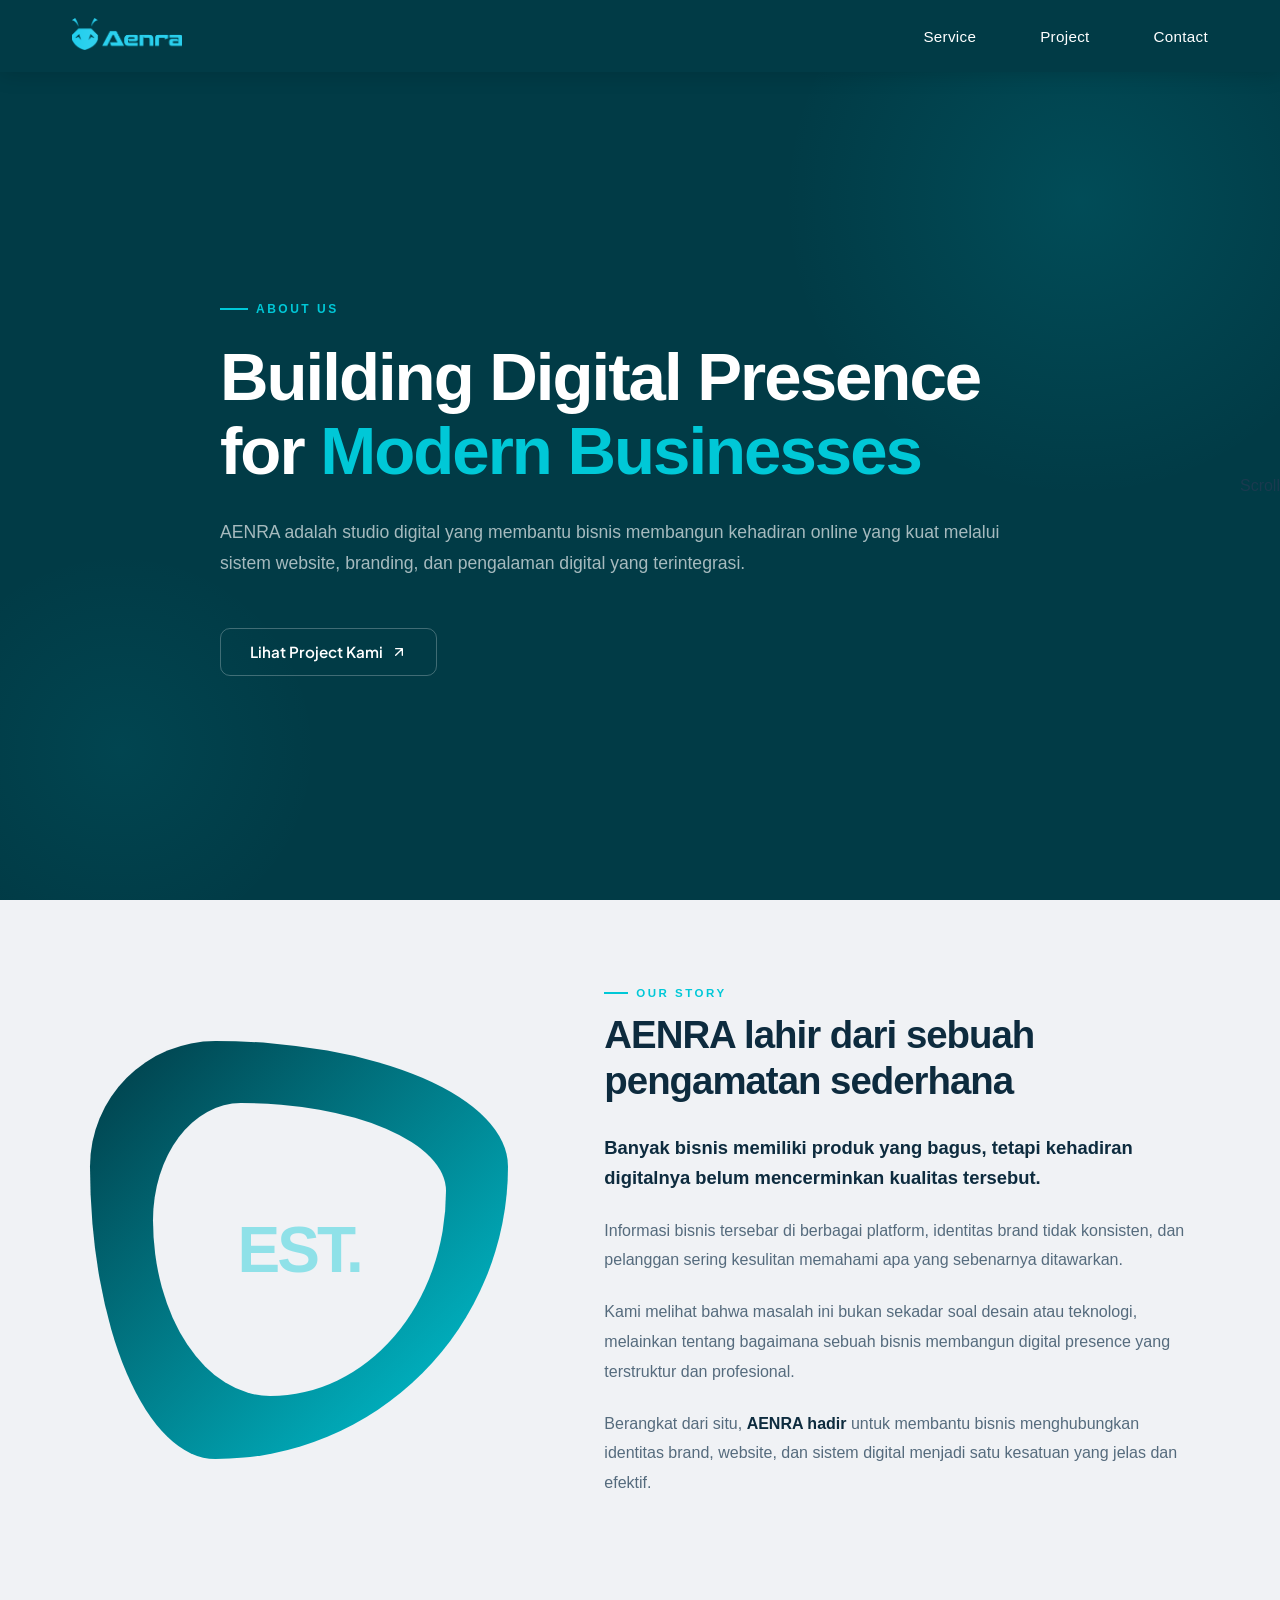
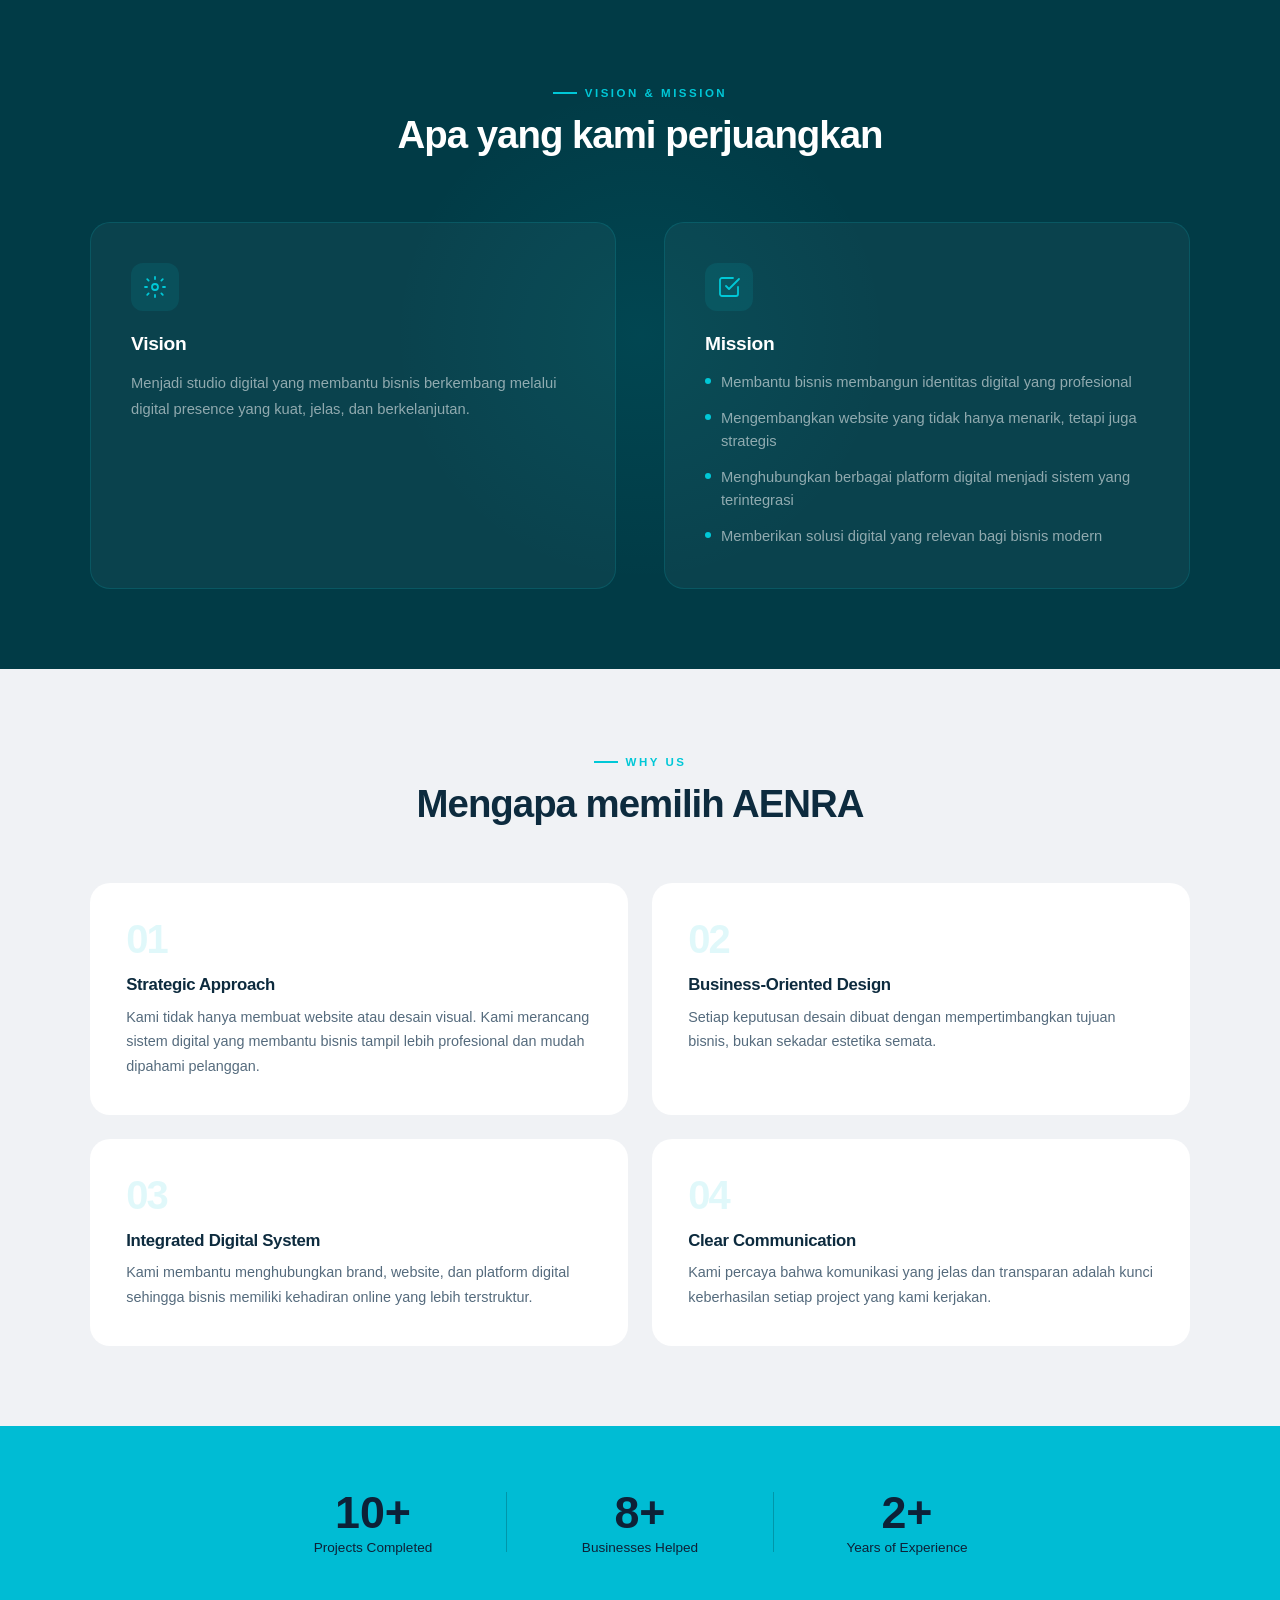
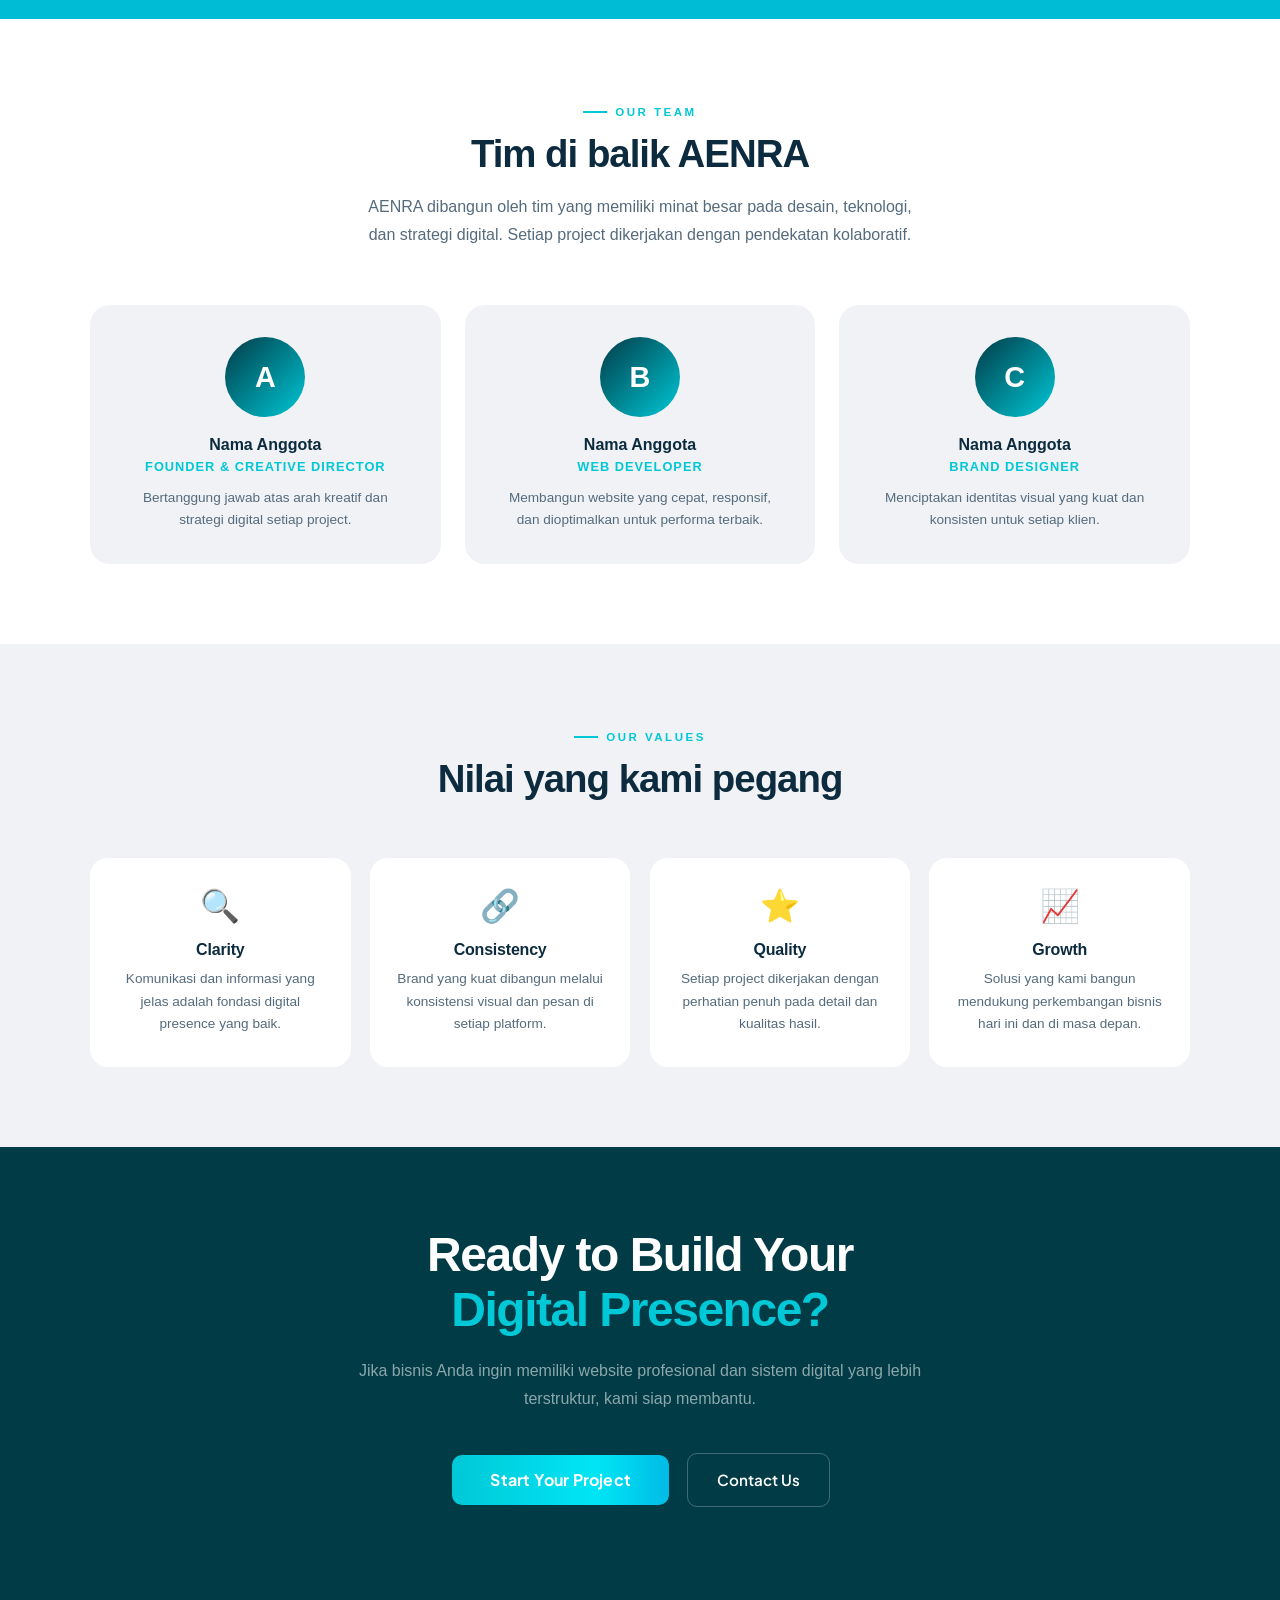
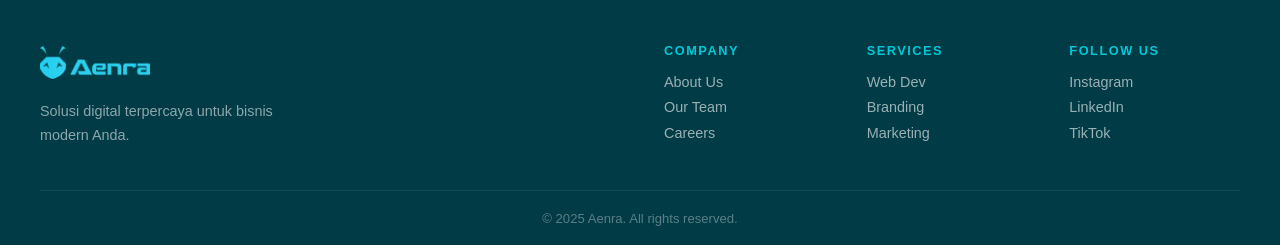
==== about.html @ 0c6aa4db "Add files via upload" ====
<!DOCTYPE html>
<html lang="id">
<head>
  <meta charset="UTF-8"/>
  <meta name="viewport" content="width=device-width, initial-scale=1.0"/>
  <link rel="icon" type="image/png" href="img/AENRA LOGO1.png"> 
  <title>About Us – Aenra Studio</title>
  <link href="https://fonts.googleapis.com/css2?family=Plus+Jakarta+Sans:wght@300;400;500;600;700;800&display=swap" rel="stylesheet"/>
  <link rel="stylesheet" href="style.css"/>
  <style>
    /* ============================================
       ABOUT PAGE — Additional Styles
       ============================================ */

    /* ── HERO ABOUT ── */
    .about-hero {
      min-height: 100vh;
      background: #013b46;
      display: flex;
      align-items: center;
      padding-top: 72px;
      position: relative;
      overflow: hidden;
    }

    .about-hero::before {
      content: '';
      position: absolute;
      width: 600px; height: 600px;
      background: radial-gradient(circle, rgba(0,200,215,0.12) 0%, transparent 70%);
      top: -100px; right: -100px;
      pointer-events: none;
    }

    .about-hero::after {
      content: '';
      position: absolute;
      width: 400px; height: 400px;
      background: radial-gradient(circle, rgba(0,200,215,0.07) 0%, transparent 70%);
      bottom: -50px; left: -80px;
      pointer-events: none;
    }

    .about-hero-inner {
        max-width: 1100px; /* sama dengan section lain */
        margin: 0 auto;
        padding: 4rem 2rem;
        position: relative;
        z-index: 2;
    }

    .about-eyebrow {
      display: inline-flex;
      align-items: center;
      gap: 8px;
      font-size: 0.75rem;
      font-weight: 700;
      letter-spacing: 2.5px;
      text-transform: uppercase;
      color: var(--cyan);
      margin-bottom: 1.5rem;
    }

    .about-eyebrow::before {
      content: '';
      display: block;
      width: 28px; height: 2px;
      background: var(--cyan);
    }

    .about-hero-title {
      font-size: clamp(2.4rem, 6vw, 4.2rem);
      font-weight: 800;
      color: var(--white);
      line-height: 1.1;
      letter-spacing: -2px;
      margin-bottom: 1.8rem;
    }

    .about-hero-title span { color: var(--cyan); }

    .about-hero-desc {
      font-size: 1.1rem;
      color: rgba(255,255,255,0.65);
      line-height: 1.8;
      max-width: 800px;
      margin-bottom: 3rem;
    }

    .about-hero-cta {
      display: flex;
      gap: 1rem;
      flex-wrap: wrap;
    }

    /* ── btn-primary: konsisten dengan index.html ── */
    .btn-primary {
      position: relative;
      z-index: 0;
      overflow: hidden;
      background: transparent;
      border: 2px solid transparent;
      color: var(--white);
      padding: 0.9rem 2.4rem;
      border-radius: 10px;
      font-size: 1rem;
      font-weight: 700;
      cursor: pointer;
      font-family: 'Plus Jakarta Sans', sans-serif;
      letter-spacing: 0.2px;
      text-decoration: none;
      display: inline-block;
      transition: color 0.4s ease, transform 0.3s ease, box-shadow 0.3s ease;
    }
    .btn-primary::after {
      content: '';
      position: absolute;
      inset: 0;
      background: linear-gradient(90deg, var(--cyan), #00e5f5, #0092d6, var(--cyan));
      background-size: 200% 100%;
      animation: gradientMove 1s linear infinite;
      z-index: -2;
      border-radius: inherit;
    }
    .btn-primary::before {
      content: '';
      position: absolute;
      inset: 0;
      background: #013b46;
      border-radius: inherit;
      transform: scaleX(0);
      transform-origin: left;
      transition: transform 1s cubic-bezier(0.76, 0, 0.24, 1);
      z-index: -1;
    }
    .btn-primary:hover::before { transform: scaleX(1); }
    .btn-primary:hover {
      color: var(--cyan);
      border-color: var(--cyan);
      transform: translateY(-2px);
      box-shadow: 0 12px 30px rgba(0,200,215,0.3);
    }
    @keyframes gradientMove {
      0%   { background-position: 0% 0%; }
      100% { background-position: -200% 0%; }
    }

    .btn-ghost {
      display: inline-flex;
      align-items: center;
      gap: 8px;
      background: transparent;
      border: 1.5px solid rgba(255,255,255,0.25);
      color: var(--white);
      padding: 0.85rem 1.8rem;
      border-radius: 10px;
      font-size: 0.95rem;
      font-weight: 600;
      cursor: pointer;
      text-decoration: none;
      transition: border-color 0.3s ease, background 0.3s ease;
      font-family: 'Plus Jakarta Sans', sans-serif;
    }
    .btn-ghost:hover {
      border-color: var(--cyan);
      background: rgba(0,200,215,0.08);
    }




    @keyframes scrollPulse {
      0%, 100% { opacity: 0.4; transform: scaleY(1); }
      50% { opacity: 1; transform: scaleY(1.2); }
    }

    @keyframes fadeInUp {
      from { opacity: 0; transform: translateX(-50%) translateY(10px); }
      to   { opacity: 1; transform: translateX(-50%) translateY(0); }
    }

    /* ── STORY SECTION ── */
    .about-story {
      background: var(--light-bg);
      padding: 5rem 2rem;
    }

    .about-story-inner {
      max-width: 1100px;
      margin: 0 auto;
      display: grid;
      grid-template-columns: 1fr 1.4fr;
      gap: 6rem;
      align-items: center;
    }

    .story-left { position: relative; }

    /* ── unused cleanup ── */

    .story-visual {
      position: relative;
      width: 100%;
      padding-bottom: 100%;
    }

    .story-blob {
      position: absolute;
      inset: 0;
      background: linear-gradient(135deg, #013b46 0%, #00C8D7 100%);
      border-radius: 30% 70% 70% 30% / 30% 30% 70% 70%;
      animation: morphBlob 8s ease-in-out infinite;
    }

    .story-blob-inner {
      position: absolute;
      inset: 15%;
      background: var(--light-bg);
      border-radius: 30% 70% 60% 40% / 40% 30% 70% 60%;
      animation: morphBlob 6s ease-in-out infinite reverse;
      display: flex;
      align-items: center;
      justify-content: center;
    }

    .story-year {
      font-size: 4rem;
      font-weight: 800;
      color: var(--cyan);
      letter-spacing: -3px;
      opacity: 0.4;
    }

    @keyframes morphBlob {
      0%, 100% { border-radius: 30% 70% 70% 30% / 30% 30% 70% 70%; }
      25%  { border-radius: 58% 42% 75% 25% / 76% 46% 54% 24%; }
      50%  { border-radius: 50% 50% 33% 67% / 55% 27% 73% 45%; }
      75%  { border-radius: 33% 67% 58% 42% / 63% 68% 32% 37%; }
    }

    .story-right p {
      font-size: 1rem;
      color: var(--text-muted);
      line-height: 1.85;
      margin-bottom: 1.4rem;
    }

    .story-right p:first-of-type {
      font-size: 1.15rem;
      color: var(--dark);
      font-weight: 600;
      line-height: 1.65;
    }

    /* ── VISION MISSION ── */
    .about-vision {
      background: #013b46;
      padding: 5rem 2rem;
      position: relative;
      overflow: hidden;
    }

    .about-vision::before {
      content: '';
      position: absolute;
      width: 500px; height: 500px;
      background: radial-gradient(circle, rgba(0,200,215,0.08) 0%, transparent 70%);
      top: 50%; left: 50%;
      transform: translate(-50%, -50%);
      pointer-events: none;
    }

    .about-vision-inner {
      max-width: 1100px;
      margin: 0 auto;
      position: relative;
      z-index: 1;
    }

    .vision-grid {
      display: grid;
      grid-template-columns: 1fr 1fr;
      gap: 3rem;
      margin-top: 4rem;
    }

    .vision-card {
      background: rgba(255,255,255,0.04);
      border: 1px solid rgba(0,200,215,0.15);
      border-radius: 20px;
      padding: 2.5rem;
      transition: border-color 0.3s ease, background 0.3s ease;
    }

    .vision-card:hover {
      border-color: rgba(0,200,215,0.4);
      background: rgba(0,200,215,0.05);
    }

    .vision-card-icon {
      width: 48px; height: 48px;
      background: rgba(0,200,215,0.1);
      border-radius: 12px;
      display: flex;
      align-items: center;
      justify-content: center;
      margin-bottom: 1.4rem;
    }

    .vision-card h3 {
      font-size: 1.2rem;
      font-weight: 700;
      color: var(--white);
      margin-bottom: 1rem;
      letter-spacing: -0.3px;
    }

    .vision-card p {
      font-size: 0.92rem;
      color: rgba(255,255,255,0.55);
      line-height: 1.75;
    }

    .mission-list {
      list-style: none;
      display: flex;
      flex-direction: column;
      gap: 0.75rem;
      margin-top: 0.5rem;
    }

    .mission-list li {
      display: flex;
      align-items: flex-start;
      gap: 10px;
      font-size: 0.92rem;
      color: rgba(255,255,255,0.55);
      line-height: 1.6;
    }

    .mission-list li::before {
      content: '';
      width: 6px; height: 6px;
      background: var(--cyan);
      border-radius: 50%;
      flex-shrink: 0;
      margin-top: 7px;
    }

    /* ── WHY US ── */
    .about-why {
      background: var(--light-bg);
      padding: 5rem 2rem;
    }

    .about-why-inner {
      max-width: 1100px;
      margin: 0 auto;
    }

    .why-grid {
      display: grid;
      grid-template-columns: repeat(2, 1fr);
      gap: 1.5rem;
      margin-top: 3.5rem;
    }

    .why-card {
      background: var(--white);
      border-radius: 20px;
      padding: 2.2rem;
      border: 1px solid transparent;
      transition: border-color 0.3s ease, box-shadow 0.3s ease, transform 0.3s ease;
      position: relative;
      overflow: hidden;
    }

    .why-card::before {
      content: '';
      position: absolute;
      top: 0; left: 0;
      width: 3px; height: 0;
      background: var(--cyan);
      border-radius: 0 0 3px 3px;
      transition: height 0.4s ease;
    }

    .why-card:hover::before { height: 100%; }

    .why-card:hover {
      border-color: rgba(0,200,215,0.15);
      box-shadow: 0 12px 40px rgba(0,200,215,0.1);
      transform: translateY(-4px);
    }

    .why-number {
      font-size: 2.5rem;
      font-weight: 800;
      color: rgba(0,200,215,0.12);
      line-height: 1;
      margin-bottom: 1rem;
      letter-spacing: -2px;
    }

    .why-card h3 {
      font-size: 1.05rem;
      font-weight: 700;
      color: var(--dark);
      margin-bottom: 0.6rem;
      letter-spacing: -0.3px;
    }

    .why-card p {
      font-size: 0.9rem;
      color: var(--text-muted);
      line-height: 1.7;
    }

    /* ── NUMBERS ── */
 .about-numbers {
  background: #00BCD4; /* atau warna cyan yang dipakai */
  padding: 48px 40px; /* kurangi padding agar tidak terlalu besar */
}


.about-numbers-inner {
  display: flex;
  flex-direction: row;        /* semua sejajar horizontal */
  align-items: center;
  justify-content: center;
  gap: 0;
  max-width: 800px;           /* batasi lebar agar tidak terlalu melebar */
  margin: 0 auto;
  flex-wrap: nowrap;          /* jangan wrap ke baris baru */
}

.number-item {
  flex: 1;
  text-align: center;
  padding: 16px 24px;
}


.number-value {
  font-size: 2.8rem;
  font-weight: 700;
  color: #0d2137; /* warna gelap seperti di screenshot */
  line-height: 1;
}
.number-label {
  font-size: 0.85rem;
  color: #0d2137;
  margin-top: 6px;
  font-weight: 500;
}
 .number-divider {
  width: 1px;
  height: 60px;
  background: rgba(0, 0, 0, 0.2);
  flex-shrink: 0;
}

    /* ── TEAM ── */
    .about-team {
      background: var(--white);
      padding: 5rem 2rem;
    }

    .about-team-inner {
      max-width: 1100px;
      margin: 0 auto;
    }

    .team-intro {
      font-size: 1rem;
      color: var(--text-muted);
      line-height: 1.75;
      max-width: 560px;
      margin: 1rem auto 3.5rem;
      text-align: center;
    }

    .team-grid {
      display: grid;
      grid-template-columns: repeat(3, 1fr);
      gap: 1.5rem;
    }

    .team-card {
      background: var(--light-bg);
      border-radius: 20px;
      padding: 2rem;
      text-align: center;
      transition: transform 0.3s ease, box-shadow 0.3s ease;
    }

    .team-card:hover {
      transform: translateY(-5px);
      box-shadow: 0 16px 40px rgba(0,200,215,0.1);
    }

    .team-avatar {
      width: 80px; height: 80px;
      background: linear-gradient(135deg, #013b46, var(--cyan));
      border-radius: 50%;
      margin: 0 auto 1.2rem;
      display: flex;
      align-items: center;
      justify-content: center;
      font-size: 1.8rem;
      font-weight: 800;
      color: var(--white);
    }

    .team-card h4 {
      font-size: 1rem;
      font-weight: 700;
      color: var(--dark);
      margin-bottom: 0.3rem;
    }

    .team-role {
      font-size: 0.8rem;
      font-weight: 600;
      color: var(--cyan);
      letter-spacing: 1px;
      text-transform: uppercase;
      margin-bottom: 0.8rem;
    }

    .team-card p {
      font-size: 0.85rem;
      color: var(--text-muted);
      line-height: 1.65;
    }

    /* ── VALUES ── */
    .about-values {
      background: var(--light-bg);
      padding: 5rem 2rem;
    }

    .about-values-inner {
      max-width: 1100px;
      margin: 0 auto;
    }

    .values-grid {
      display: grid;
      grid-template-columns: repeat(4, 1fr);
      gap: 1.2rem;
      margin-top: 3.5rem;
    }

    .value-card {
      background: var(--white);
      border-radius: 18px;
      padding: 1.8rem 1.5rem;
      text-align: center;
      border-bottom: 3px solid transparent;
      transition: border-color 0.3s ease, transform 0.3s ease, box-shadow 0.3s ease;
    }

    .value-card:hover {
      border-color: var(--cyan);
      transform: translateY(-4px);
      box-shadow: 0 10px 30px rgba(0,200,215,0.1);
    }

    .value-icon {
      font-size: 2rem;
      margin-bottom: 1rem;
    }

    .value-card h3 {
      font-size: 1rem;
      font-weight: 700;
      color: var(--dark);
      margin-bottom: 0.6rem;
      letter-spacing: -0.2px;
    }

    .value-card p {
      font-size: 0.85rem;
      color: var(--text-muted);
      line-height: 1.65;
    }

    /* ── CTA ── */
    .about-cta {
      background: #013b46;
      padding: 5rem 2rem;
      text-align: center;
      position: relative;
      overflow: hidden;
    }

    .about-cta::before {
      content: '';
      position: absolute;
      width: 700px; height: 700px;
      background: #013b46;
      top: 50%; left: 50%;
      transform: translate(-50%, -50%);
      pointer-events: none;
    }

    .about-cta-inner {
      max-width: 640px;
      margin: 0 auto;
      position: relative;
      z-index: 1;
    }

    .about-cta h2 {
      font-size: clamp(1.8rem, 4vw, 3rem);
      font-weight: 800;
      color: var(--white);
      letter-spacing: -1.5px;
      line-height: 1.15;
      margin-bottom: 1.2rem;
    }

    .about-cta h2 span { color: var(--cyan); }

    .about-cta p {
      font-size: 1rem;
      color: rgba(255,255,255,0.55);
      line-height: 1.75;
      margin-bottom: 2.5rem;
    }

    .cta-buttons {
      display: flex;
      gap: 1rem;
      justify-content: center;
      flex-wrap: wrap;
    }

    /* ── SECTION LABEL REUSE ── */
    .about-section-label {
      display: inline-flex;
      align-items: center;
      gap: 8px;
      font-size: 0.72rem;
      font-weight: 700;
      letter-spacing: 2.5px;
      text-transform: uppercase;
      color: var(--cyan);
      margin-bottom: 0.8rem;
    }

    .about-section-label::before {
      content: '';
      display: block;
      width: 24px; height: 2px;
      background: var(--cyan);
    }

    .about-section-title {
      font-size: clamp(1.6rem, 3.5vw, 2.4rem);
      font-weight: 800;
      color: var(--dark);
      letter-spacing: -1px;
      line-height: 1.2;
    }

    .about-section-title.light { color: var(--white); }

/* ============================================
       RESPONSIVE
       ============================================ */

    /* ── TABLET (≤900px) ── */
    @media (max-width: 900px) {
      .about-story-inner   { grid-template-columns: 1fr; gap: 3rem; }
      .story-visual        { max-width: 260px; padding-bottom: 260px; margin: 0 auto; }
      .vision-grid         { grid-template-columns: 1fr; gap: 1.5rem; }
      .why-grid            { grid-template-columns: 1fr; }
      .team-grid           { grid-template-columns: repeat(2, 1fr); }
      .values-grid         { grid-template-columns: repeat(2, 1fr); }
      .about-numbers-inner { max-width: 600px; }
      .number-divider      { display: none; }
    }

    /* ── MOBILE (≤768px) ── */
    @media (max-width: 768px) {

      /* Hero */
      .about-hero {
        padding-top: 64px;
        flex-direction: column;
        justify-content: center;
        align-items: center;
      }
      .about-hero-inner {
        width: 100%;
        max-width: 420px;
        padding: 3rem 1.5rem 4rem;
        text-align: left;
        box-sizing: border-box;
        margin: 0 auto;
      }
      .about-hero-title {
        font-size: clamp(1.6rem, 6vw, 2.2rem);
        letter-spacing: -0.8px;
        margin-bottom: 1.2rem;
        word-break: keep-all;
      }
      .about-hero-desc {
        font-size: 0.95rem;
        line-height: 1.7;
        margin-bottom: 2rem;
        max-width: 100%;
      }
      .about-eyebrow  { font-size: 0.68rem; margin-bottom: 1rem; }
      .about-hero-cta { gap: 0.8rem; justify-content: flex-start; }

      /* Section padding — konsisten dengan hero */
      .about-story   { padding: 4rem 1.5rem; }
      .about-vision  { padding: 4rem 1.5rem; }
      .about-why     { padding: 4rem 1.5rem; }
      .about-team    { padding: 4rem 1.5rem; }
      .about-values  { padding: 4rem 1.5rem; }
      .about-cta     { padding: 4rem 1.5rem; }
      .about-numbers { padding: 3rem 1.5rem; }

      /* Section inner — max-width sama dengan hero */
      .about-story-inner,
      .about-vision-inner,
      .about-why-inner,
      .about-team-inner,
      .about-values-inner,
      .about-cta-inner {
        max-width: 420px;
        margin: 0 auto;
        width: 100%;
        box-sizing: border-box;
      }

      /* Story */
      .about-story-inner   { grid-template-columns: 1fr; gap: 2.5rem; }
      .story-visual        { max-width: 220px; padding-bottom: 220px; margin: 0 auto; }
      .story-right p       { font-size: 0.92rem; }
      .story-right p:first-of-type { font-size: 1rem; }

      /* Vision */
      .vision-grid   { grid-template-columns: 1fr; gap: 1.2rem; margin-top: 2.5rem; }
      .vision-card   { padding: 1.8rem; }

      /* Why */
      .why-grid      { grid-template-columns: 1fr; gap: 1rem; margin-top: 2.5rem; }
      .why-card      { padding: 1.6rem; }
      .why-number    { font-size: 2rem; }

      /* Numbers */
      .about-numbers-inner {
        flex-direction: column;
        gap: 1.5rem;
        max-width: 420px;
      }
      .number-divider { width: 48px; height: 1px; display: block; }
      .number-value   { font-size: 2.2rem; }
      .number-item    { padding: 0; }

      /* Team */
      .team-grid  { grid-template-columns: 1fr; max-width: 420px; margin: 0 auto; }
      .team-intro { font-size: 0.92rem; margin-bottom: 2.5rem; }

      /* Values */
      .values-grid { grid-template-columns: repeat(2, 1fr); gap: 0.9rem; margin-top: 2.5rem; }
      .value-card  { padding: 1.4rem 1.2rem; }
      .value-icon  { font-size: 1.6rem; margin-bottom: 0.7rem; }

      /* Section titles */
      .about-section-title { font-size: clamp(1.4rem, 5vw, 1.9rem); }
      .about-section-label { font-size: 0.68rem; }

      /* CTA */
      .about-cta h2 { font-size: clamp(1.5rem, 5vw, 2rem); letter-spacing: -1px; }
      .about-cta p  { font-size: 0.92rem; }
      .cta-buttons  { flex-direction: column; align-items: flex-start; }
      .cta-buttons .btn-primary,
      .cta-buttons .btn-ghost {
        width: 100%;
        text-align: center;
        justify-content: center;
      }
    }

    /* ── SMALL PHONE (≤480px) ── */
    @media (max-width: 480px) {

      /* Hero */
      .about-hero-inner {
        max-width: 100%;
        padding: 2.5rem 1.2rem 3.5rem;
      }
      .about-hero-title { font-size: clamp(1.4rem, 7vw, 1.9rem); }
      .about-hero-desc  { font-size: 0.88rem; }

      /* Section padding */
      .about-story   { padding: 3rem 1.2rem; }
      .about-vision  { padding: 3rem 1.2rem; }
      .about-why     { padding: 3rem 1.2rem; }
      .about-team    { padding: 3rem 1.2rem; }
      .about-values  { padding: 3rem 1.2rem; }
      .about-cta     { padding: 3rem 1.2rem; }
      .about-numbers { padding: 2.5rem 1.2rem; }

      /* Section inner full width */
      .about-story-inner,
      .about-vision-inner,
      .about-why-inner,
      .about-team-inner,
      .about-values-inner,
      .about-cta-inner {
        max-width: 100%;
        padding: 0;
      }

      /* Numbers */
      .about-numbers-inner { max-width: 100%; }
      .number-value        { font-size: 2rem; }
      .number-label        { font-size: 0.78rem; }

      /* Story */
      .story-visual { max-width: 180px; padding-bottom: 180px; }
      .story-year   { font-size: 2.5rem; }

      /* Values */
      .values-grid { grid-template-columns: 1fr; }
      .value-card  { padding: 1.2rem; }

      /* Vision */
      .vision-card   { padding: 1.4rem; }
      .vision-card h3 { font-size: 1rem; }

      /* Why */
      .why-card   { padding: 1.4rem; }
      .why-card h3 { font-size: 0.95rem; }
      .why-card p  { font-size: 0.85rem; }

      /* Team */
      .team-grid   { max-width: 100%; }
      .team-card   { padding: 1.5rem; }
      .team-avatar { width: 64px; height: 64px; font-size: 1.4rem; }

      /* Section title */
      .about-section-title { font-size: 1.3rem; }
    }
  </style>
  </style>
</head>
<body>

  <!-- NAVBAR (sama persis dengan index.html) -->
  <header class="navbar" id="navbar">
    <div class="nav-container">
      <div class="logo">
       <a href="index.html">
       <img src="img/AENRA LOGO.png" id="logo" style="width: 110px; height: 40px; object-fit: contain;">
       </a>
      </div>
      <nav class="nav-links">
        <a href="index.html#service" class="nav-link">Service</a>
        <a href="index.html#project" class="nav-link">Project</a>
        <a href="index.html#contact" class="nav-link">Contact</a>
      </nav>
      <button class="hamburger" id="hamburger" aria-label="Toggle menu">
        <span></span><span></span><span></span>
      </button>
    </div>
    <div class="mobile-menu" id="mobileMenu">
      <a href="index.html#service" class="mobile-link">Service</a>
      <a href="index.html#project" class="mobile-link">Project</a>
      <a href="index.html#contact" class="mobile-link">Contact</a>
    </div>
  </header>

  <!-- ① HERO -->
  <section class="about-hero">
    <div class="about-hero-inner">
      <div class="about-eyebrow" data-animate="fadeUp">About Us</div>
      <h1 class="about-hero-title" data-animate="fadeUp" style="animation-delay:0.1s">
        Building Digital Presence<br/>
        for <span>Modern Businesses</span>
      </h1>
      <p class="about-hero-desc" data-animate="fadeUp" style="animation-delay:0.2s">
        AENRA adalah studio digital yang membantu bisnis membangun kehadiran online yang kuat melalui sistem website, branding, dan pengalaman digital yang terintegrasi.
      </p>
      <div class="about-hero-cta" data-animate="fadeUp" style="animation-delay:0.3s">
        <a href="index.html#project" class="btn-ghost">
          Lihat Project Kami
          <svg width="16" height="16" viewBox="0 0 24 24" fill="none">
            <path d="M7 17L17 7M17 7H7M17 7v10" stroke="currentColor" stroke-width="2" stroke-linecap="round"/>
          </svg>
        </a>
      </div>
    </div>
    <div class="scroll-hint">
      <div class="scroll-hint-line"></div>
      <span>Scroll</span>
    </div>
  </section>

  <!-- ② OUR STORY -->
  <section class="about-story">
    <div class="about-story-inner">
      <div class="story-left" data-animate="fadeLeft">
        <div class="story-visual">
          <div class="story-blob"></div>
          <div class="story-blob-inner">
            <span class="story-year">EST.</span>
          </div>
        </div>
      </div>
      <div class="story-right" data-animate="fadeRight">
        <div class="about-section-label">Our Story</div>
        <h2 class="about-section-title" style="margin-bottom:1.8rem">
          AENRA lahir dari sebuah<br/>pengamatan sederhana
        </h2>
        <p>Banyak bisnis memiliki produk yang bagus, tetapi kehadiran digitalnya belum mencerminkan kualitas tersebut.</p>
        <p>Informasi bisnis tersebar di berbagai platform, identitas brand tidak konsisten, dan pelanggan sering kesulitan memahami apa yang sebenarnya ditawarkan.</p>
        <p>Kami melihat bahwa masalah ini bukan sekadar soal desain atau teknologi, melainkan tentang bagaimana sebuah bisnis membangun digital presence yang terstruktur dan profesional.</p>
        <p>Berangkat dari situ, <strong style="color:var(--dark)">AENRA hadir</strong> untuk membantu bisnis menghubungkan identitas brand, website, dan sistem digital menjadi satu kesatuan yang jelas dan efektif.</p>
      </div>
    </div>
  </section>

  <!-- ③ VISION & MISSION -->
  <section class="about-vision">
    <div class="about-vision-inner">
      <div class="section-header" data-animate="fadeUp">
        <div class="about-section-label" style="justify-content:center">Vision & Mission</div>
        <h2 class="about-section-title light">Apa yang kami perjuangkan</h2>
      </div>
      <div class="vision-grid">
        <div class="vision-card" data-animate="fadeUp" style="animation-delay:0.1s">
          <div class="vision-card-icon">
            <svg width="24" height="24" viewBox="0 0 24 24" fill="none">
              <circle cx="12" cy="12" r="3" stroke="#00C8D7" stroke-width="1.8"/>
              <path d="M12 2v2M12 20v2M4.22 4.22l1.42 1.42M18.36 18.36l1.42 1.42M2 12h2M20 12h2M4.22 19.78l1.42-1.42M18.36 5.64l1.42-1.42" stroke="#00C8D7" stroke-width="1.8" stroke-linecap="round"/>
            </svg>
          </div>
          <h3>Vision</h3>
          <p>Menjadi studio digital yang membantu bisnis berkembang melalui digital presence yang kuat, jelas, dan berkelanjutan.</p>
        </div>
        <div class="vision-card" data-animate="fadeUp" style="animation-delay:0.2s">
          <div class="vision-card-icon">
            <svg width="24" height="24" viewBox="0 0 24 24" fill="none">
              <path d="M9 11l3 3L22 4" stroke="#00C8D7" stroke-width="1.8" stroke-linecap="round" stroke-linejoin="round"/>
              <path d="M21 12v7a2 2 0 01-2 2H5a2 2 0 01-2-2V5a2 2 0 012-2h11" stroke="#00C8D7" stroke-width="1.8" stroke-linecap="round"/>
            </svg>
          </div>
          <h3>Mission</h3>
          <ul class="mission-list">
            <li>Membantu bisnis membangun identitas digital yang profesional</li>
            <li>Mengembangkan website yang tidak hanya menarik, tetapi juga strategis</li>
            <li>Menghubungkan berbagai platform digital menjadi sistem yang terintegrasi</li>
            <li>Memberikan solusi digital yang relevan bagi bisnis modern</li>
          </ul>
        </div>
      </div>
    </div>
  </section>

  <!-- ④ WHY CHOOSE AENRA -->
  <section class="about-why">
    <div class="about-why-inner">
      <div class="section-header" data-animate="fadeUp">
        <div class="about-section-label">Why Us</div>
        <h2 class="about-section-title">Mengapa memilih AENRA</h2>
      </div>
      <div class="why-grid">
        <div class="why-card" data-animate="fadeUp" style="animation-delay:0.1s">
          <div class="why-number">01</div>
          <h3>Strategic Approach</h3>
          <p>Kami tidak hanya membuat website atau desain visual. Kami merancang sistem digital yang membantu bisnis tampil lebih profesional dan mudah dipahami pelanggan.</p>
        </div>
        <div class="why-card" data-animate="fadeUp" style="animation-delay:0.2s">
          <div class="why-number">02</div>
          <h3>Business-Oriented Design</h3>
          <p>Setiap keputusan desain dibuat dengan mempertimbangkan tujuan bisnis, bukan sekadar estetika semata.</p>
        </div>
        <div class="why-card" data-animate="fadeUp" style="animation-delay:0.3s">
          <div class="why-number">03</div>
          <h3>Integrated Digital System</h3>
          <p>Kami membantu menghubungkan brand, website, dan platform digital sehingga bisnis memiliki kehadiran online yang lebih terstruktur.</p>
        </div>
        <div class="why-card" data-animate="fadeUp" style="animation-delay:0.4s">
          <div class="why-number">04</div>
          <h3>Clear Communication</h3>
          <p>Kami percaya bahwa komunikasi yang jelas dan transparan adalah kunci keberhasilan setiap project yang kami kerjakan.</p>
        </div>
      </div>
    </div>
  </section>

  <!-- ⑤ NUMBERS -->
  <section class="about-numbers" data-animate="fadeUp">
    <div class="about-numbers-inner">
      <div class="number-item">
        <div class="number-value" id="countProjects">0+</div>
        <div class="number-label">Projects Completed</div>
      </div>
      <div class="number-divider"></div>
      <div class="number-item">
        <div class="number-value" id="countClients">0+</div>
        <div class="number-label">Businesses Helped</div>
      </div>
      <div class="number-divider"></div>
      <div class="number-item">
        <div class="number-value" id="countYears">0+</div>
        <div class="number-label">Years of Experience</div>
      </div>
    </div>
  </section>

  <!-- ⑥ TEAM -->
  <section class="about-team">
    <div class="about-team-inner">
      <div class="section-header" data-animate="fadeUp">
        <div class="about-section-label" style="justify-content:center">Our Team</div>
        <h2 class="about-section-title" style="text-align:center">Tim di balik AENRA</h2>
        <p class="team-intro">AENRA dibangun oleh tim yang memiliki minat besar pada desain, teknologi, dan strategi digital. Setiap project dikerjakan dengan pendekatan kolaboratif.</p>
      </div>
      <div class="team-grid">
        <div class="team-card" data-animate="fadeUp" style="animation-delay:0.1s">
          <div class="team-avatar">A</div>
          <h4>Nama Anggota</h4>
          <div class="team-role">Founder & Creative Director</div>
          <p>Bertanggung jawab atas arah kreatif dan strategi digital setiap project.</p>
        </div>
        <div class="team-card" data-animate="fadeUp" style="animation-delay:0.2s">
          <div class="team-avatar">B</div>
          <h4>Nama Anggota</h4>
          <div class="team-role">Web Developer</div>
          <p>Membangun website yang cepat, responsif, dan dioptimalkan untuk performa terbaik.</p>
        </div>
        <div class="team-card" data-animate="fadeUp" style="animation-delay:0.3s">
          <div class="team-avatar">C</div>
          <h4>Nama Anggota</h4>
          <div class="team-role">Brand Designer</div>
          <p>Menciptakan identitas visual yang kuat dan konsisten untuk setiap klien.</p>
        </div>
      </div>
    </div>
  </section>

  <!-- ⑦ VALUES -->
  <section class="about-values">
    <div class="about-values-inner">
      <div class="section-header" data-animate="fadeUp">
        <div class="about-section-label" style="justify-content:center">Our Values</div>
        <h2 class="about-section-title" style="text-align:center">Nilai yang kami pegang</h2>
      </div>
      <div class="values-grid">
        <div class="value-card" data-animate="fadeUp" style="animation-delay:0.1s">
          <div class="value-icon">🔍</div>
          <h3>Clarity</h3>
          <p>Komunikasi dan informasi yang jelas adalah fondasi digital presence yang baik.</p>
        </div>
        <div class="value-card" data-animate="fadeUp" style="animation-delay:0.2s">
          <div class="value-icon">🔗</div>
          <h3>Consistency</h3>
          <p>Brand yang kuat dibangun melalui konsistensi visual dan pesan di setiap platform.</p>
        </div>
        <div class="value-card" data-animate="fadeUp" style="animation-delay:0.3s">
          <div class="value-icon">⭐</div>
          <h3>Quality</h3>
          <p>Setiap project dikerjakan dengan perhatian penuh pada detail dan kualitas hasil.</p>
        </div>
        <div class="value-card" data-animate="fadeUp" style="animation-delay:0.4s">
          <div class="value-icon">📈</div>
          <h3>Growth</h3>
          <p>Solusi yang kami bangun mendukung perkembangan bisnis hari ini dan di masa depan.</p>
        </div>
      </div>
    </div>
  </section>

  <!-- ⑧ CTA -->
  <section class="about-cta">
    <div class="about-cta-inner" data-animate="fadeUp">
      <h2>Ready to Build Your<br/><span>Digital Presence?</span></h2>
      <p>Jika bisnis Anda ingin memiliki website profesional dan sistem digital yang lebih terstruktur, kami siap membantu.</p>
      <div class="cta-buttons">
        <a href="index.html#contact" class="btn-primary">Start Your Project</a>
        <a href="index.html#contact" class="btn-ghost">Contact Us</a>
      </div>
    </div>
  </section>

  <!-- FOOTER -->
  <footer class="footer">
    <div class="footer-container">
      <div class="footer-left">
        <div class="logo">
      <img src="img/AENRA LOGO.png" id="logo" style="width: 110px; height: 40px; object-fit: contain;">
      </div>
        <p>Solusi digital terpercaya untuk bisnis modern Anda.</p>
      </div>
      <div class="footer-links">
        <div class="footer-col">
          <h4>Company</h4>
          <a href="about.html">About Us</a>
          <a href="#">Our Team</a>
          <a href="#">Careers</a>
        </div>
        <div class="footer-col">
          <h4>Services</h4>
          <a href="index.html#service">Web Dev</a>
          <a href="index.html#service">Branding</a>
          <a href="index.html#service">Marketing</a>
        </div>
        <div class="footer-col">
          <h4>Follow Us</h4>
          <a href="#">Instagram</a>
          <a href="#">LinkedIn</a>
          <a href="#">TikTok</a>
        </div>
      </div>
    </div>
    <div class="footer-bottom">
      <p>© 2025 Aenra. All rights reserved.</p>
    </div>
  </footer>

  <script>
    // Navbar scroll
    const navbar = document.getElementById('navbar');
    window.addEventListener('scroll', () => {
      navbar.classList.toggle('scrolled', window.scrollY > 40);
    });

    // Hamburger
    const hamburger = document.getElementById('hamburger');
    const mobileMenu = document.getElementById('mobileMenu');
    hamburger.addEventListener('click', () => {
      hamburger.classList.toggle('active');
      mobileMenu.classList.toggle('open');
    });

    // Scroll animations
    const animEls = document.querySelectorAll('[data-animate]');
    const observer = new IntersectionObserver((entries) => {
      entries.forEach(entry => {
        if (entry.isIntersecting) {
          entry.target.classList.add('visible');
          observer.unobserve(entry.target);
        }
      });
    }, { threshold: 0.12 });
    animEls.forEach(el => observer.observe(el));

    // Counter animation untuk numbers
    function animateCount(el, target, suffix = '+') {
      let current = 0;
      const step = Math.ceil(target / 40);
      const timer = setInterval(() => {
        current += step;
        if (current >= target) {
          current = target;
          clearInterval(timer);
        }
        el.textContent = current + suffix;
      }, 40);
    }

    const numbersSection = document.querySelector('.about-numbers');
    const numbersObserver = new IntersectionObserver((entries) => {
      if (entries[0].isIntersecting) {
        animateCount(document.getElementById('countProjects'), 10);
        animateCount(document.getElementById('countClients'), 8);
        animateCount(document.getElementById('countYears'), 2);
        numbersObserver.disconnect();
      }
    }, { threshold: 0.5 });
    numbersObserver.observe(numbersSection);
  </script>
</body>
</html>
---- style.css ----
/* ============================================
   AENRA – Professional Website Stylesheet
   ============================================ */

*, *::before, *::after {
  margin: 0; padding: 0; box-sizing: border-box;
}

:root {
  --cyan: #00C8D7;
  --dark: #0D2B3E;
  --dark2: #0a2030;
  --light-bg: #f0f2f5;
  --white: #ffffff;
  --text: #1a3a4f;
  --text-muted: #556b7d;
  --transition: 0.3s ease;
  --shadow: 0 10px 40px rgba(0,200,215,0.15);
}

html { scroll-behavior: smooth; }

body {
  font-family: "Montserrat", sans-serif;
  background: var(--light-bg);
  color: var(--text);
  overflow-x: hidden;
}

/* ====== SCROLLBAR ====== */
::-webkit-scrollbar { width: 6px; }
::-webkit-scrollbar-track { background: var(--light-bg); }
::-webkit-scrollbar-thumb { background: var(--cyan); border-radius: 3px; }

/* ====== NAVBAR ====== */
.navbar {
  position: fixed; top: 0; left: 0; right: 0; z-index: 1000;
  background:#013b46;
  box-shadow: 0 2px 20px rgba(0,0,0,0.15);
  transition: var(--transition);
}

.navbar.scrolled {
  background: #013b46;
  backdrop-filter: blur(15px);
}

.nav-container {
  max-width: 1200px;
  margin: 0 auto;
  padding: 0 2rem;
  height: 72px;
  display: flex;
  align-items: center;
  justify-content: space-between;
}

.logo {
  position: relative;
  display: flex;
}

.logo-text {
  font-size: 1.5rem;
  font-weight: 800;
  color: var(--cyan);
  letter-spacing: -0.5px;
}

.nav-links {
  display: flex; gap: 4rem; align-items: center;
}

.nav-link {
  color: var(--white);
  text-decoration: none;
  font-weight: 400;
  font-size: 0.95rem;
  letter-spacing: 0.3px;
  position: relative;
  transition: color var(--transition);
}

.nav-link::after {
  content: '';
  position: absolute; bottom: -4px; left: 0;
  width: 0; height: 2px;
  background: var(--cyan);
  transition: width var(--transition);
}

.nav-link:hover { color:#f6f6f6; }
.nav-link:hover::after { width: 100%; }

.navbar.scrolled {
  background: #013b46e0;  /* transparan */
  backdrop-filter: blur(16px);
  -webkit-backdrop-filter: blur(12px); /* Safari */
  box-shadow: 0 4px 24px rgba(0, 0, 0, 0.2);
}

.hamburger {
  display: none;
  flex-direction: column; gap: 5px;
  background: none; border: none;
  cursor: pointer; padding: 4px;
}

.hamburger span {
  display: block; width: 24px; height: 2px;
  background: var(--white);
  border-radius: 2px;
  transition: var(--transition);
}

.hamburger.active span:nth-child(1) { transform: rotate(45deg) translate(5px, 5px); }
.hamburger.active span:nth-child(2) { opacity: 0; }
.hamburger.active span:nth-child(3) { transform: rotate(-45deg) translate(5px, -5px); }

.mobile-menu {
  display: none;
  flex-direction: column;
  background: #013b46;
  
  padding: 1rem 2rem;
  gap: 1rem;
  border-top: 1px solid rgba(0,200,215,0.2);
}

.mobile-menu.open { display: flex; }

.mobile-link {
  color: var(--white); text-decoration: none;
  
  font-weight: 600; font-size: 1rem;
  padding: 0.5rem 0;
  border-bottom: 1px solid rgba(255,255,255,0.08);
  transition: color var(--transition);
}

.mobile-link:hover { color: var(--cyan); }

/* ====== HERO ====== */
.hero {
  min-height: 100vh;
  background: var(--light-bg);
  display: flex; align-items: center;
  padding-top: 72px;
  position: relative;
  overflow: hidden;
}

.hero-container {
  max-width: 1200px;
  margin: 0 auto;
  padding: 4rem 2rem;
  display: grid;
  grid-template-columns: 1fr 1fr;
  align-items: center;
  gap: 2rem;
  position: relative; z-index: 2;
}



.hero-title {
  font-size: clamp(2.4rem, 5vw, 4rem);
  font-weight: 800;
  color:#013b46;
  line-height: 1.1;
  margin-bottom: 1.5rem;
  letter-spacing: -1.5px;
}

.highlight { color: var(--cyan); }

.hero-desc {
  font-size: 1.05rem;
  color: var(--text-muted);
  line-height: 1.75;
  margin-bottom: 2.5rem;
  max-width: 460px;
}

.btn-primary {
  text-decoration: none;
  position: relative;
  z-index: 0;
  overflow: hidden;
  background: transparent;
  border: 2px solid transparent;
  color: var(--white);
  padding: 0.9rem 2.4rem;
  border-radius: 10px;
  font-size: 1rem;
  font-weight: 700;
  cursor: pointer;
  font-family: 'Plus Jakarta Sans', sans-serif;
  letter-spacing: 0.2px;
  transition: color 0.4s ease, transform 0.3s ease, box-shadow 0.3s ease;
}

/* Layer gradient yang terus bergerak */
.btn-primary::after {
  content: '';
  position: absolute;
  inset: 0;
  background: linear-gradient(90deg, var(--cyan), #00e5f5, #0092d6, var(--cyan));
  background-size: 200% 100%;
  animation: gradientMove 1s linear infinite;
  z-index: -2;
  border-radius: inherit;
  transition: opacity 0.4s ease;
}

/* Layer sapuan gelap dari kiri */
.btn-primary::before {
  content: '';
  position: absolute;
  inset: 0;
  background: #013b46;
  border-radius: inherit;
  transform: scaleX(0);
  transform-origin: left;
  transition: transform 1s cubic-bezier(0.76, 0, 0.24, 1);
  z-index: -1;
}

.btn-primary:hover::before {
  transform: scaleX(1);
}

.btn-primary:hover {
  color: var(--cyan);
  border: 2px solid var(--cyan);
  transform: translateY(-2px);
  box-shadow: 0 12px 30px rgba(0,200,215,0.3);
}

@keyframes gradientMove {
  0%   { background-position: 0% 0%; }
  100% { background-position: -200% 0%; }
}

.btn-primary.full-width { width: 100%; text-align: center; }

.hero-right {
  position: relative;
  display: flex;
  justify-content: center;
  align-items: center;
}

.hero-image {
  width: 100%;
  max-width: 520px;
  height: auto;
  object-fit: contain;
  animation: float 4s ease-in-out infinite;
  filter: drop-shadow(0 30px 60px rgba(0,200,215,0.2));
}

@keyframes float {
  0%, 100% { transform: translateY(0); }
  50% { transform: translateY(-14px); }
}

.floating-badge {
  position: absolute;
  background: var(--white);
  border-radius: 50px;
  display: flex; align-items: center; gap: 8px;
  font-weight: 800;
  font-size: 0.8rem;
  letter-spacing: 0.8px;
  box-shadow: 0 8px 30px rgba(0,0,0,0.12);
  animation: floatBadge 3s ease-in-out infinite;
  white-space: nowrap;
}

.badge-integrated {
  bottom: 20%;
  left: -10px;
  padding: 0.7rem 1.4rem 0.7rem 0.8rem;
  background: var(--dark);
  color: var(--white);
}

.badge-digital {
  bottom: 8%;
  left: 5%;
  padding: 0.7rem 1.8rem;
  background: var(--white);
  color: var(--dark);
  border: 2px solid var(--cyan);
}

@keyframes floatBadge {
  0%, 100% { transform: translateY(0); }
  50% { transform: translateY(-8px); }
}

/* Hero decorations */
.hero-decor {
  position: absolute;
  border-radius: 4px;
  opacity: 0.6;
}
.decor1 {
  width: 40px; height: 40px;
  background: var(--dark);
  bottom: 15%; right: 10%;
  animation: spin 8s linear infinite;
}
.decor2 {
  width: 22px; height: 22px;
  background: var(--cyan);
  bottom: 20%; right: 14%;
  animation: spin 6s linear infinite reverse;
}

@keyframes spin {
  from { transform: rotate(0deg); }
  to { transform: rotate(360deg); }
}

/* ====== SECTIONS COMMON ====== */
.section-container {
  max-width: 1200px;
  margin: 0 auto;
  padding: 5rem 2rem;
}

.section-header {
  text-align: center;
  margin-bottom: 3.5rem;
}

.section-tag {
  display: inline-block;
  background: rgba(0,200,215,0.1);
  color: var(--cyan);
  font-weight: 700;
  font-size: 0.78rem;
  letter-spacing: 2px;
  text-transform: uppercase;
  padding: 0.4rem 1.2rem;
  border-radius: 50px;
  margin-bottom: 1rem;
}

.section-title {
  font-size: clamp(1.8rem, 3vw, 2.6rem);
  font-weight: 800;
  color: var(--dark);
  letter-spacing: -1px;
  margin-bottom: 1rem;
}

.section-desc {
  color: var(--text-muted);
  font-size: 1rem;
  max-width: 520px;
  margin: 0 auto;
  line-height: 1.7;
}

/* ====== PROBLEM SECTION ====== */
.problem {
  background: var(--light-bg);
  padding: 0;
}

.problem .section-container {
  padding: 5rem 2rem 5rem;
}

.problem-title {
  font-size: clamp(1.1rem, 2.2vw, 1.45rem);
  font-weight: 700;
  color: var(--dark);
  text-align: center;
  margin-bottom: 3.5rem;
  line-height: 1.6;
  letter-spacing: -0.3px;
}

/* ── GRID ── */
.problem-grid {
  display: grid;
  grid-template-columns: repeat(3, 1fr);
  gap: 1.8rem;
  align-items: start;
  padding-top: 2.5rem;
}

/* ── CARD ── */
.problem-card {
  background: #ffffff;
  border-radius: 28px;
  padding: 1.8rem 1.8rem 2rem;
  position: relative;
  box-shadow: 0 6px 32px rgba(0, 0, 0, 0.07);
  transition: transform 0.3s ease, box-shadow 0.3s ease;
}

.problem-card:hover {
  transform: translateY(-6px);
  box-shadow: 0 16px 48px rgba(0, 200, 215, 0.12);
}

/* ── ICONS ROW ── */
.problem-icons {
  display: flex;
  align-items: center;
  gap: 8px;
  margin-bottom: 1.2rem;
  flex-wrap: wrap;
  min-height: 56px; /* tinggi icons selalu sama di semua card */
}

/* Base icon circle */
.icon-circle {
  width: 48px;
  height: 48px;
  border-radius: 50%;
  display: flex;
  align-items: center;
  justify-content: center;
  flex-shrink: 0;
}

.icon-img {
  width: 280px;
  height: 60px;
  object-fit:contain;
  margin-bottom:0.8rem;
}

/* Variasi warna */
.icon-circle.cyan {
  background: var(--cyan);
}

.icon-circle.border-cyan {
  border: 2px solid var(--cyan);
  background: transparent;
}

.icon-circle.purple {
  background: #a89bc2;
  width: 54px;
  height: 54px;
}

.icon-circle.green-sq {
  background: #7ed957;
  border-radius: 10px;
  width: 50px;
  height: 50px;
}

.icon-circle.orange {
  background: #f5b97a;
  width: 44px;
  height: 44px;
}

/* ── SEARCH BAR (card 2) ── */
.problem-search {
  display: flex;
  align-items: center;
  gap: 10px;
  background: #ffffff;
  border: 1.5px solid #d8d8d8;
  border-radius: 50px;
  padding: 0.6rem 1.2rem;
  margin-bottom: 1.2rem;
  font-size: 0.85rem;
  color: #aaa;
  box-shadow: 0 2px 12px rgba(0, 0, 0, 0.06);
  width: 100%;
  min-height: 56px; /* sama dengan min-height icons */
}

/* ── TEKS ── */
.problem-card h3 {
  font-size: 1.05rem;
  font-weight: 800;
  color: var(--dark);
  margin-bottom: 0.8rem;
  margin-top: 0.5rem;
  line-height: 1.4;
  letter-spacing: -0.3px;
}

.problem-card p {
  font-size: 0.875rem;
  color: #013b46;
  line-height: 1.75;
  margin-bottom: 1rem;
}

.problem-akibat {
  font-size: 0.875rem !important;
  color: #6b7280 !important;
  line-height: 1.85 !important;
  margin-top: 0.8rem !important;
}

.problem-akibat strong {
  color: var(--dark);
  font-weight: 700;
}

/* ── RESPONSIVE ── */
@media (max-width: 900px) {
  .problem-grid {
    grid-template-columns: repeat(2, 1fr);
  }
}

@media (max-width: 560px) {
  .problem-grid {
    grid-template-columns: 1fr;
  }

  .problem-title {
    font-size: 1rem;
  }
}
/* ── GRID ── */
.problem-grid {
  display: grid;
  grid-template-columns: repeat(3, 1fr);
  gap: 1.8rem;
  align-items: stretch; /* semua card sama tinggi */
  padding-top: 2.5rem;
}

/* ── CARD ── */
.problem-card {
  background: #ffffff;
  border-radius: 28px;
  padding: 2rem 1.8rem;
  position: relative;
  box-shadow: 0 6px 32px rgba(0, 0, 0, 0.07);
  transition: transform 0.3s ease, box-shadow 0.3s ease;
  display: flex;
  flex-direction: column; /* konten card tersusun vertikal */
}

.problem-card:hover {
  transform: translateY(-6px);
  box-shadow: 0 16px 48px rgba(0, 200, 215, 0.12);
}

/* Akibat selalu di bawah (push to bottom) */
.problem-akibat {
  font-size: 0.875rem !important;
  color: #6b7280 !important;
  line-height: 1.85 !important;
  margin-top: auto !important; /* dorong ke bawah */
  padding-top: 0.8rem;
  border-top: 1px solid #f0f0f0; /* pemisah tipis */
}

/* ====== SERVICES ====== */
.services { background: var(--white); }

.services-grid {
  display: grid;
  grid-template-columns: repeat(3, 1fr);
  gap: 1.5rem;
}

.service-card {
  background: var(--light-bg);
  border-radius: 16px;
  padding: 2rem;
  transition: transform var(--transition), box-shadow var(--transition);
  border: 1px solid transparent;
  cursor: pointer;
}

.service-card:hover {
  transform: translateY(-6px);
  box-shadow: var(--shadow);
  border-color: rgba(0,200,215,0.2);
  background: var(--white);
}

.service-icon {
  width: 60px; height: 60px;
  background: rgba(0,200,215,0.08);
  border-radius: 14px;
  display: flex; align-items: center; justify-content: center;
  margin-bottom: 1.2rem;
  transition: background var(--transition);
}

.service-card:hover .service-icon {
  background: rgba(0,200,215,0.15);
}

.service-card h3 {
  font-size: 1.05rem;
  font-weight: 700;
  color: var(--dark);
  margin-bottom: 0.6rem;
}

.service-card p {
  color: var(--text-muted);
  font-size: 0.9rem;
  line-height: 1.65;
}

/* ====== PROJECTS ====== */
.projects {
  background: #013b46;
  padding: 0;
}

.projects-inner {
  max-width: 1100px;
  margin: 0 auto;
  padding: 5rem 2rem 6rem;
}

.projects-title {
  font-size: clamp(1.4rem, 3vw, 2rem);
  font-weight: 700;
  color: var(--white);
  text-align: center;
  letter-spacing: -0.5px;
  margin-bottom: 0.6rem;
}

.projects-desc {
  text-align: center;
  color: rgba(255,255,255,0.45);
  font-size: 0.9rem;
  margin-bottom: 3.5rem;
}

/* ── GRID ── */
.projects-grid-new {
  display: grid;
  grid-template-columns: repeat(4, 1fr);
  gap: 1.2rem;
}

/* ── ITEM ── */
.project-item {
  border-radius: 16px;
  aspect-ratio: 4/3;
  position: relative;
  overflow: hidden;
  cursor: pointer;
  background: #01222983;
  border: 1px solid rgba(0,200,215,0.08);
  transition: border-color 0.3s ease, transform 0.3s ease, background 0.3s ease;
}

.project-item:hover {
  border-color: #02272e;
  transform: translateY(-4px);
  background: #ffffff;
}

/* ── LOGO WRAP ── */
.project-logo-wrap {
  position: absolute;
  inset: 0;
  display: flex;
  align-items: center;
  justify-content: center;
  padding: 1.5rem;
}

/* ── LOGO — putih default, warna saat hover ── */
.project-logo {
  max-width: 75%;
  max-height: 65%;
  object-fit: contain;
  filter: brightness(0) invert(1);
  opacity: 0.5;
  transition: filter 0.4s ease, opacity 0.4s ease, transform 0.4s ease;
}

.project-item:hover .project-logo {
  filter: grayscale(0%) brightness(1);
  opacity: 1;
  transform: scale(1.06);
}

/* ── EMPTY / COMING SOON ── */
.project-empty {
  cursor: default;
}

.project-empty:hover {
  transform: none;
  border-color: rgba(0,200,215,0.08);
  background: #0f3a46;
}

.coming-soon-text {
  font-size: 0.75rem;
  font-weight: 600;
  color: rgba(255,255,255,0.15);
  text-align: center;
  letter-spacing: 1px;
  text-transform: uppercase;
  line-height: 1.5;
}

/* ── MODAL ── */
.project-modal {
  position: fixed;
  inset: 0;
  z-index: 9999;
  display: flex;
  align-items: center;
  justify-content: center;
  opacity: 0;
  pointer-events: none;
  transition: opacity 0.3s ease;
}

.project-modal.open {
  opacity: 1;
  pointer-events: auto;
}

.modal-backdrop {
  position: absolute;
  inset: 0;
  background: rgba(10, 46, 56, 0.75);
  backdrop-filter: blur(6px);
}

.modal-box {
  position: relative;
  background: var(--white);
  border-radius: 20px;
  padding: 2.5rem 2rem 2rem;
  width: 90%;
  max-width: 320px;
  text-align: center;
  box-shadow: 0 24px 60px rgba(0,0,0,0.25);
  transform: scale(0.92) translateY(16px);
  transition: transform 0.35s cubic-bezier(0.34, 1.56, 0.64, 1);
  z-index: 1;
}

.project-modal.open .modal-box {
  transform: scale(1) translateY(0);
}

.modal-close {
  position: absolute;
  top: 1rem;
  right: 1rem;
  width: 32px;
  height: 32px;
  background: var(--light-bg);
  border: none;
  border-radius: 50%;
  display: flex;
  align-items: center;
  justify-content: center;
  cursor: pointer;
  color: var(--dark);
  transition: background 0.2s ease;
}

.modal-close:hover {
  background: rgba(0,200,215,0.15);
  color: var(--cyan);
}

.modal-logo-wrap {
  width: 120px;
  height: 80px;
  display: flex;
  align-items: center;
  justify-content: center;
  margin: 0 auto 1.2rem;
}

.modal-logo-wrap img {
  max-width: 100%;
  max-height: 100%;
  object-fit: contain;
}

.modal-category {
  display: block;
  font-size: 0.68rem;
  font-weight: 700;
  letter-spacing: 2px;
  text-transform: uppercase;
  color: var(--cyan);
  margin-bottom: 0.4rem;
}

.modal-name {
  font-size: 1.15rem;
  font-weight: 800;
  color: var(--dark);
  margin-bottom: 1.4rem;
  letter-spacing: -0.3px;
}

.modal-btn {
  margin: 0 auto;
  padding: 0.6rem 1.4rem;
  font-size: 0.82rem;
}

/* ── RESPONSIVE ── */
@media (max-width: 900px) {
  .projects-grid-new { grid-template-columns: repeat(3, 1fr); }
}

@media (max-width: 600px) {
  .projects-grid-new { grid-template-columns: repeat(2, 1fr); gap: 0.9rem; }
  .projects-inner    { padding: 3.5rem 1.2rem 4rem; }
}

@media (max-width: 380px) {
  .projects-grid-new { grid-template-columns: repeat(2, 1fr); gap: 0.7rem; }
}

/* ====== CONTACT ====== */
.contact { background: var(--white); }

.contact-wrapper {
  display: grid;
  grid-template-columns: 1fr 1fr;
  gap: 4rem;
  align-items: start;
}

.contact-left .section-title { text-align: left; }
.contact-left .section-desc { text-align: left; margin: 0 0 2rem; }

.contact-info { display: flex; flex-direction: column; gap: 1rem; }

.contact-item {
  display: flex; align-items: center; gap: 12px;
  color: var(--text-muted);
  font-size: 0.95rem;
}

.contact-form {
  background: var(--light-bg);
  border-radius: 20px;
  padding: 2rem;
}

.form-group {
  margin-bottom: 1.2rem;
}

.form-group label {
  display: block;
  font-size: 0.85rem;
  font-weight: 600;
  color: var(--dark);
  margin-bottom: 0.5rem;
}

.form-group input,
.form-group textarea {
  width: 100%;
  background: var(--white);
  border: 1.5px solid rgba(0,200,215,0.2);
  border-radius: 10px;
  padding: 0.8rem 1rem;
  font-size: 0.9rem;
  font-family: 'Plus Jakarta Sans', sans-serif;
  color: var(--text);
  transition: border-color var(--transition), box-shadow var(--transition);
  outline: none;
  resize: none;
}

.form-group input:focus,
.form-group textarea:focus {
  border-color: var(--cyan);
  box-shadow: 0 0 0 3px rgba(0,200,215,0.1);
}

.form-feedback {
  margin-top: 1rem;
  font-size: 0.9rem;
  font-weight: 600;
  min-height: 24px;
  text-align: center;
  transition: var(--transition);
}

.form-feedback.success { color: #00C8D7; }
.form-feedback.error { color: #e74c3c; }

/* ====== FOOTER ====== */
.footer {
  background: #013b46;
  color: var(--white);
  padding: 3.5rem 2rem 0;
}

.footer-container {
  max-width: 1200px;
  margin: 0 auto;
  display: grid;
  grid-template-columns: 1fr 1fr;
  gap: 3rem;
  padding-bottom: 2.5rem;
  border-bottom: 1px solid rgba(255,255,255,0.08);
}

.footer-left p {
  color: rgba(255,255,255,0.55);
  font-size: 0.9rem;
  margin-top: 1rem;
  max-width: 260px;
  line-height: 1.7;
}

.footer-links {
  display: grid;
  grid-template-columns: repeat(3, 1fr);
  gap: 2rem;
}

.footer-col h4 {
  color: var(--cyan);
  font-size: 0.8rem;
  letter-spacing: 1.5px;
  text-transform: uppercase;
  font-weight: 700;
  margin-bottom: 1rem;
}

.footer-col a {
  display: block;
  color: rgba(255,255,255,0.6);
  text-decoration: none;
  font-size: 0.9rem;
  margin-bottom: 0.6rem;
  transition: color var(--transition);
}

.footer-col a:hover { color: var(--cyan); }

.footer-bottom {
  max-width: 1200px;
  margin: 0 auto;
  padding: 1.2rem 0;
  text-align: center;
}

.footer-bottom p {
  color: rgba(255,255,255,0.35);
  font-size: 0.82rem;
}

/* ====== ANIMATIONS ====== */
[data-animate] {
  opacity: 0;
  transform: translateY(30px);
  transition: opacity 0.6s ease, transform 0.6s ease;
}

[data-animate="fadeLeft"] {
  transform: translateX(-40px);
}

[data-animate="fadeRight"] {
  transform: translateX(40px);
}

[data-animate].visible {
  opacity: 1;
  transform: translate(0);
}

/* ====== RESPONSIVE ====== */
@media (max-width: 900px) {
  .services-grid { grid-template-columns: repeat(2, 1fr); }
  .contact-wrapper { grid-template-columns: 1fr; gap: 2.5rem; }
  .footer-container { grid-template-columns: 1fr; gap: 2rem; }
}

@media (max-width: 768px) {
  .nav-links { display: none; }
  .hamburger { display: flex; }

  .hero-container {
    grid-template-columns: 1fr;
    text-align: center;
    gap: 3rem;
  }

  .hero-desc { margin: 0 auto 2.5rem; }
  .hero-image { max-width: 340px; }
  .hero-right { order: -1; }
  .badge-integrated { left: -5px; font-size: 0.7rem; }
  .badge-digital { left: 2%; font-size: 0.7rem; }

  .projects-grid {
    grid-template-columns: 1fr;
    grid-template-rows: 260px 200px 200px;
  }
  .project-card.featured { grid-row: auto; }
  .project-overlay { opacity: 1; }
}

@media (max-width: 560px) {
  .services-grid { grid-template-columns: 1fr; }
  .footer-links { grid-template-columns: repeat(2, 1fr); }
  .hero-image { max-width: 280px; }
}
/* ====== RESPONSIVE ====== */

/* ── TABLET (max 900px) ── */
@media (max-width: 900px) {
  .services-grid        { grid-template-columns: repeat(2, 1fr); }
  .contact-wrapper      { grid-template-columns: 1fr; gap: 2.5rem; }
  .footer-container     { grid-template-columns: 1fr; gap: 2rem; }
  .problem-grid         { grid-template-columns: repeat(2, 1fr); }

  .projects-grid {
    grid-template-columns: 1fr 1fr;
    grid-template-rows: 220px 220px;
  }
}

/* ── MOBILE (max 768px) ── */
@media (max-width: 768px) {

  /* Navbar */
  .nav-links  { display: none; }
  .hamburger  { display: flex; }

  /* Section padding lebih kecil */
  .section-container        { padding: 3.5rem 1.2rem; }
  .problem .section-container { padding: 3.5rem 1.2rem; }

  /* Hero */
  .hero-container {
    grid-template-columns: 1fr;
    text-align: center;
    padding: 2rem 1.2rem;
    gap: 2rem;
  }
  .hero-right   { order: -1; }
  .hero-image   { max-width: 300px; }
  .hero-title   { font-size: clamp(2rem, 8vw, 2.8rem); letter-spacing: -1px; }
  .hero-desc    { margin: 0 auto 2rem; font-size: 0.95rem; }

  .badge-integrated { left: 0; font-size: 0.68rem; padding: 0.5rem 1rem 0.5rem 0.6rem; }
  .badge-digital    { left: 2%; font-size: 0.68rem; padding: 0.5rem 1.2rem; }
  .decor1, .decor2  { display: none; }

  /* Problem */
  .problem-grid         { grid-template-columns: 1fr; padding-top: 1.5rem; }
  .problem-title        { font-size: 1rem; margin-bottom: 2rem; }
  .problem-card         { padding: 1.6rem 1.4rem; }

  /* Services */
  .services-grid        { grid-template-columns: 1fr; gap: 1rem; }
  .service-card         { padding: 1.5rem; }

  /* Projects */
  .projects-grid {
    grid-template-columns: 1fr;
    grid-template-rows: 240px 200px 200px;
  }
  .project-card.featured  { grid-row: auto; }
  .project-overlay        { opacity: 1; }

  /* Contact */
  .contact-wrapper      { grid-template-columns: 1fr; gap: 2rem; }
  .contact-left .section-title { font-size: 1.6rem; }
  .contact-form         { padding: 1.5rem; }

  /* Footer */
  .footer-container     { grid-template-columns: 1fr; gap: 1.5rem; }
  .footer-links         { grid-template-columns: repeat(2, 1fr); gap: 1.5rem; }
  .footer               { padding: 2.5rem 1.2rem 0; }
}

/* ── SMALL MOBILE (max 480px) ── */
@media (max-width: 480px) {

  /* Hero */
  .hero-image           { max-width: 260px; }
  .hero-title           { font-size: clamp(1.8rem, 7vw, 2.4rem); }
  .btn-primary          { width: 100%; text-align: center; padding: 0.85rem 1.5rem; }

  /* Badges sembunyikan di layar sangat kecil */
  .floating-badge       { display: none; }

  /* Problem */
  .problem-card         { padding: 1.4rem 1.2rem; border-radius: 20px; }
  .icon-circle          { width: 40px; height: 40px; }
  .icon-circle.purple   { width: 44px; height: 44px; }
  .icon-circle.green-sq { width: 40px; height: 40px; }
  .icon-circle.orange   { width: 36px; height: 36px; }
  .problem-card h3      { font-size: 0.95rem; }
  .problem-card p       { font-size: 0.82rem; }

  /* Services */
  .section-title        { font-size: 1.5rem; }
  .service-card         { padding: 1.2rem; }
  .service-icon         { width: 48px; height: 48px; }

  /* Contact */
  .contact-form         { padding: 1.2rem; }
  .form-group input,
  .form-group textarea  { font-size: 0.85rem; }

  /* Footer */
  .footer-links         { grid-template-columns: 1fr; gap: 1.2rem; }
  .footer-bottom p      { font-size: 0.75rem; }
}
@media (max-width: 768px) {
  .footer-container {
    grid-template-columns: 1fr;
    gap: 2rem;
    padding: 0 1.5rem 2rem;
  }

  .footer-links {
    grid-template-columns: repeat(3, 1fr); /* tetap 3 kolom tapi lebih kecil */
    gap: 1rem;
  }

  .footer-col h4 { font-size: 0.72rem; }
  .footer-col a  { font-size: 0.82rem; }
}

@media (max-width: 480px) {
  .footer {
    padding: 2.5rem 1.2rem 0;
  }

  .footer-container {
    padding: 0 0 2rem;
  }

  .footer-links {
    grid-template-columns: repeat(2, 1fr); /* 2 kolom di HP kecil */
    gap: 1.5rem;
  }

  .footer-left p {
    max-width: 100%;
    font-size: 0.85rem;
  }
}
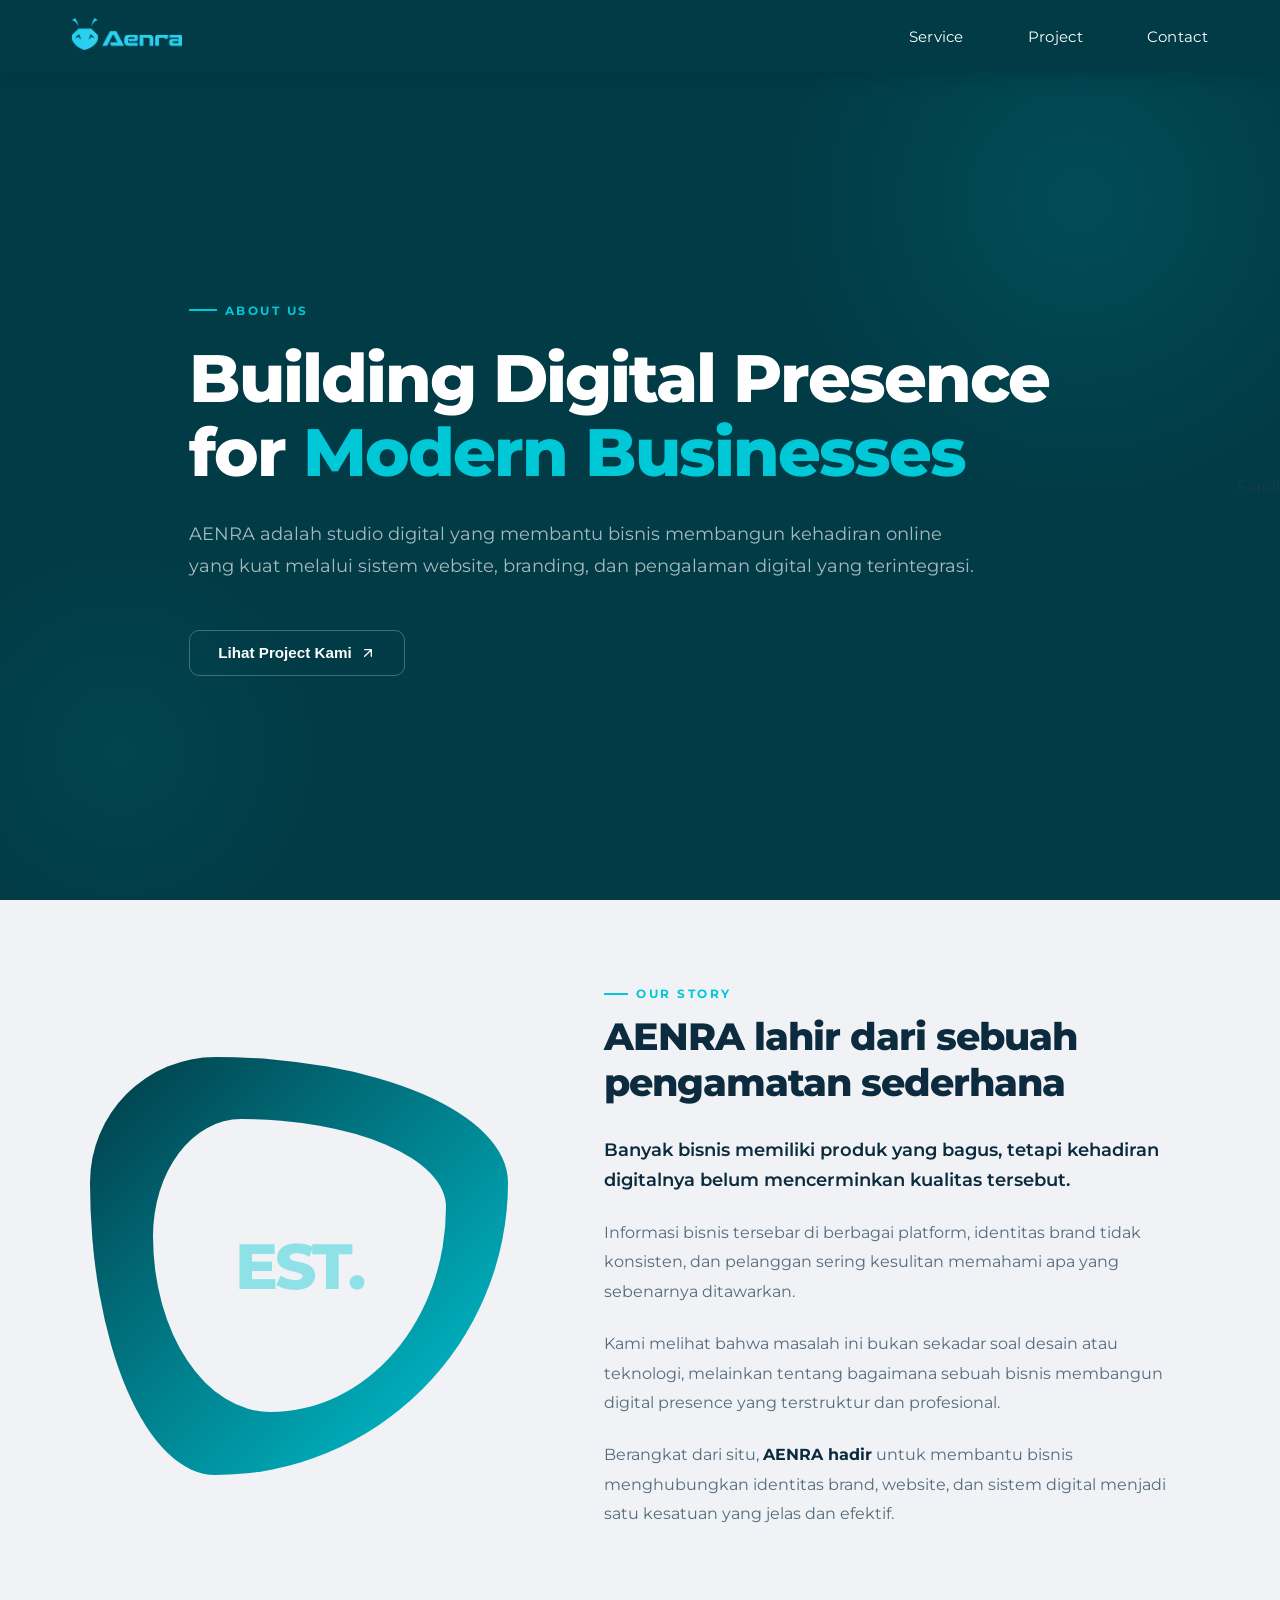
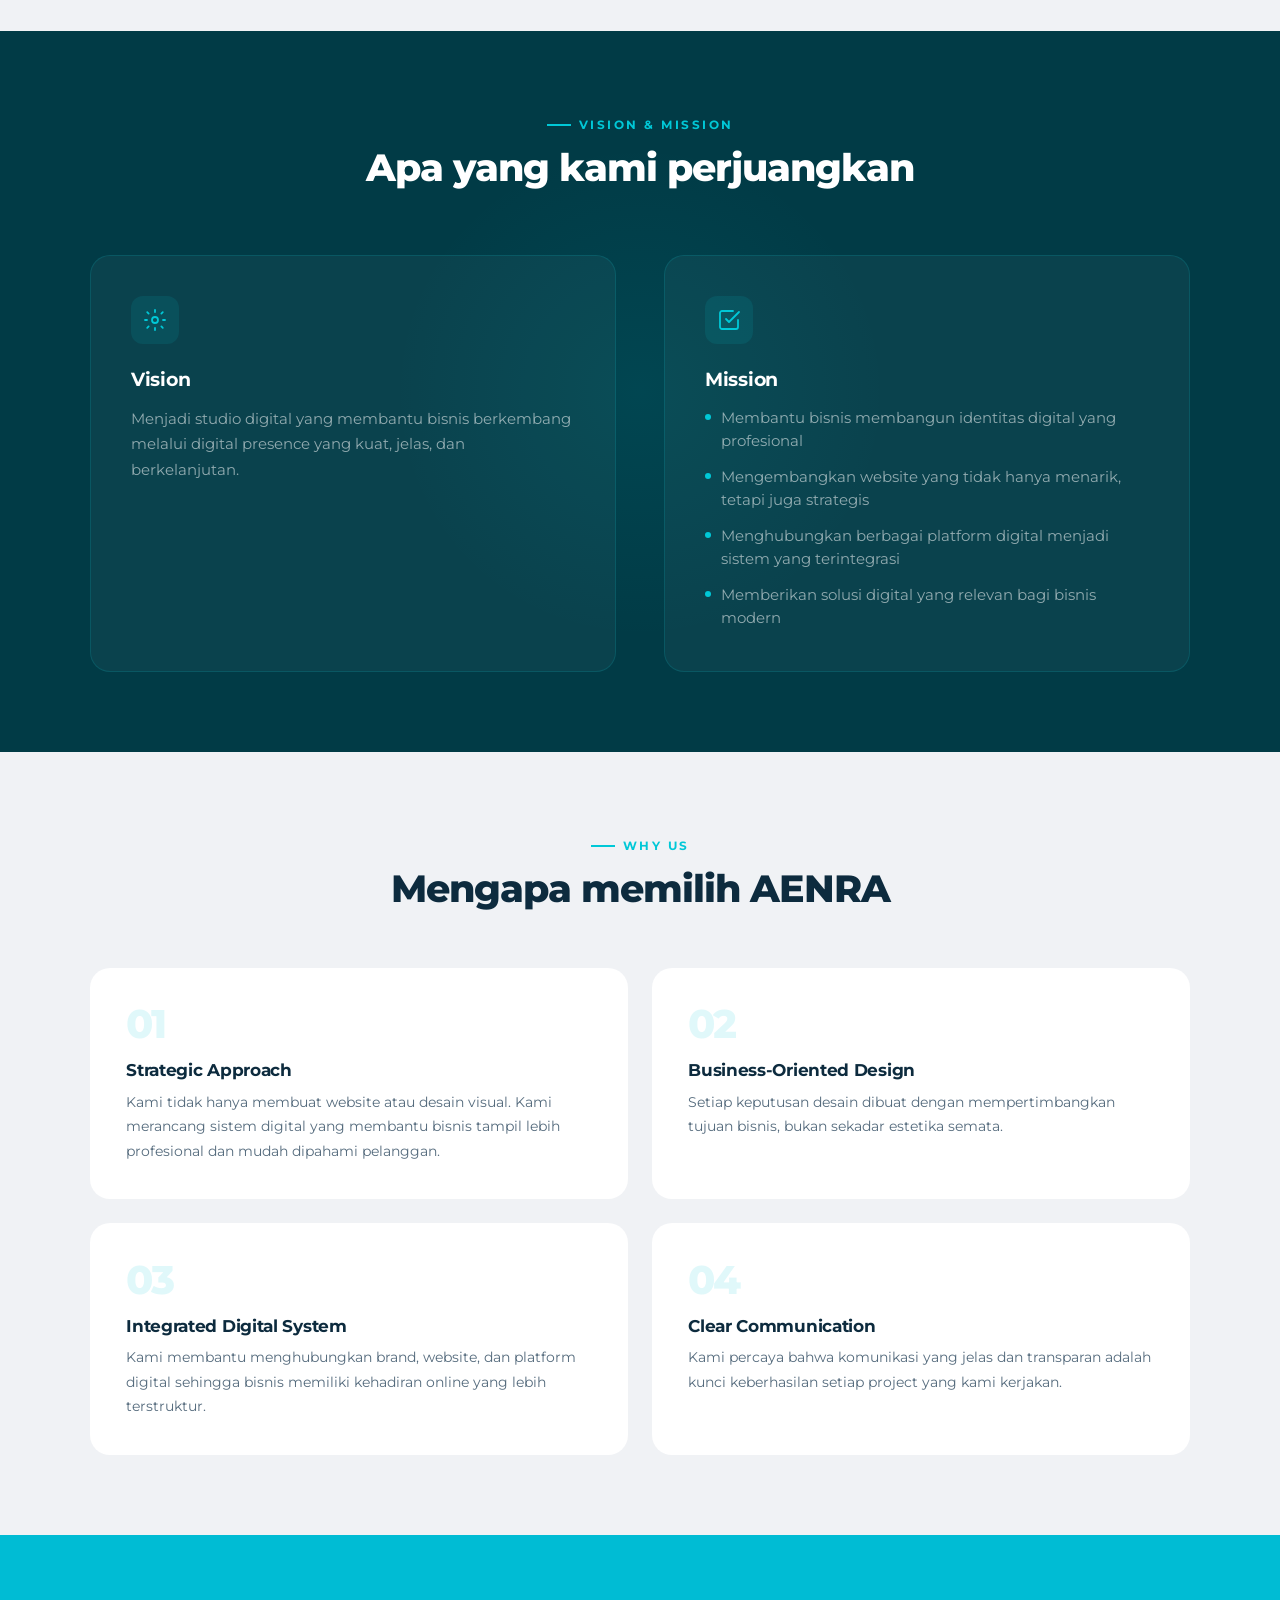
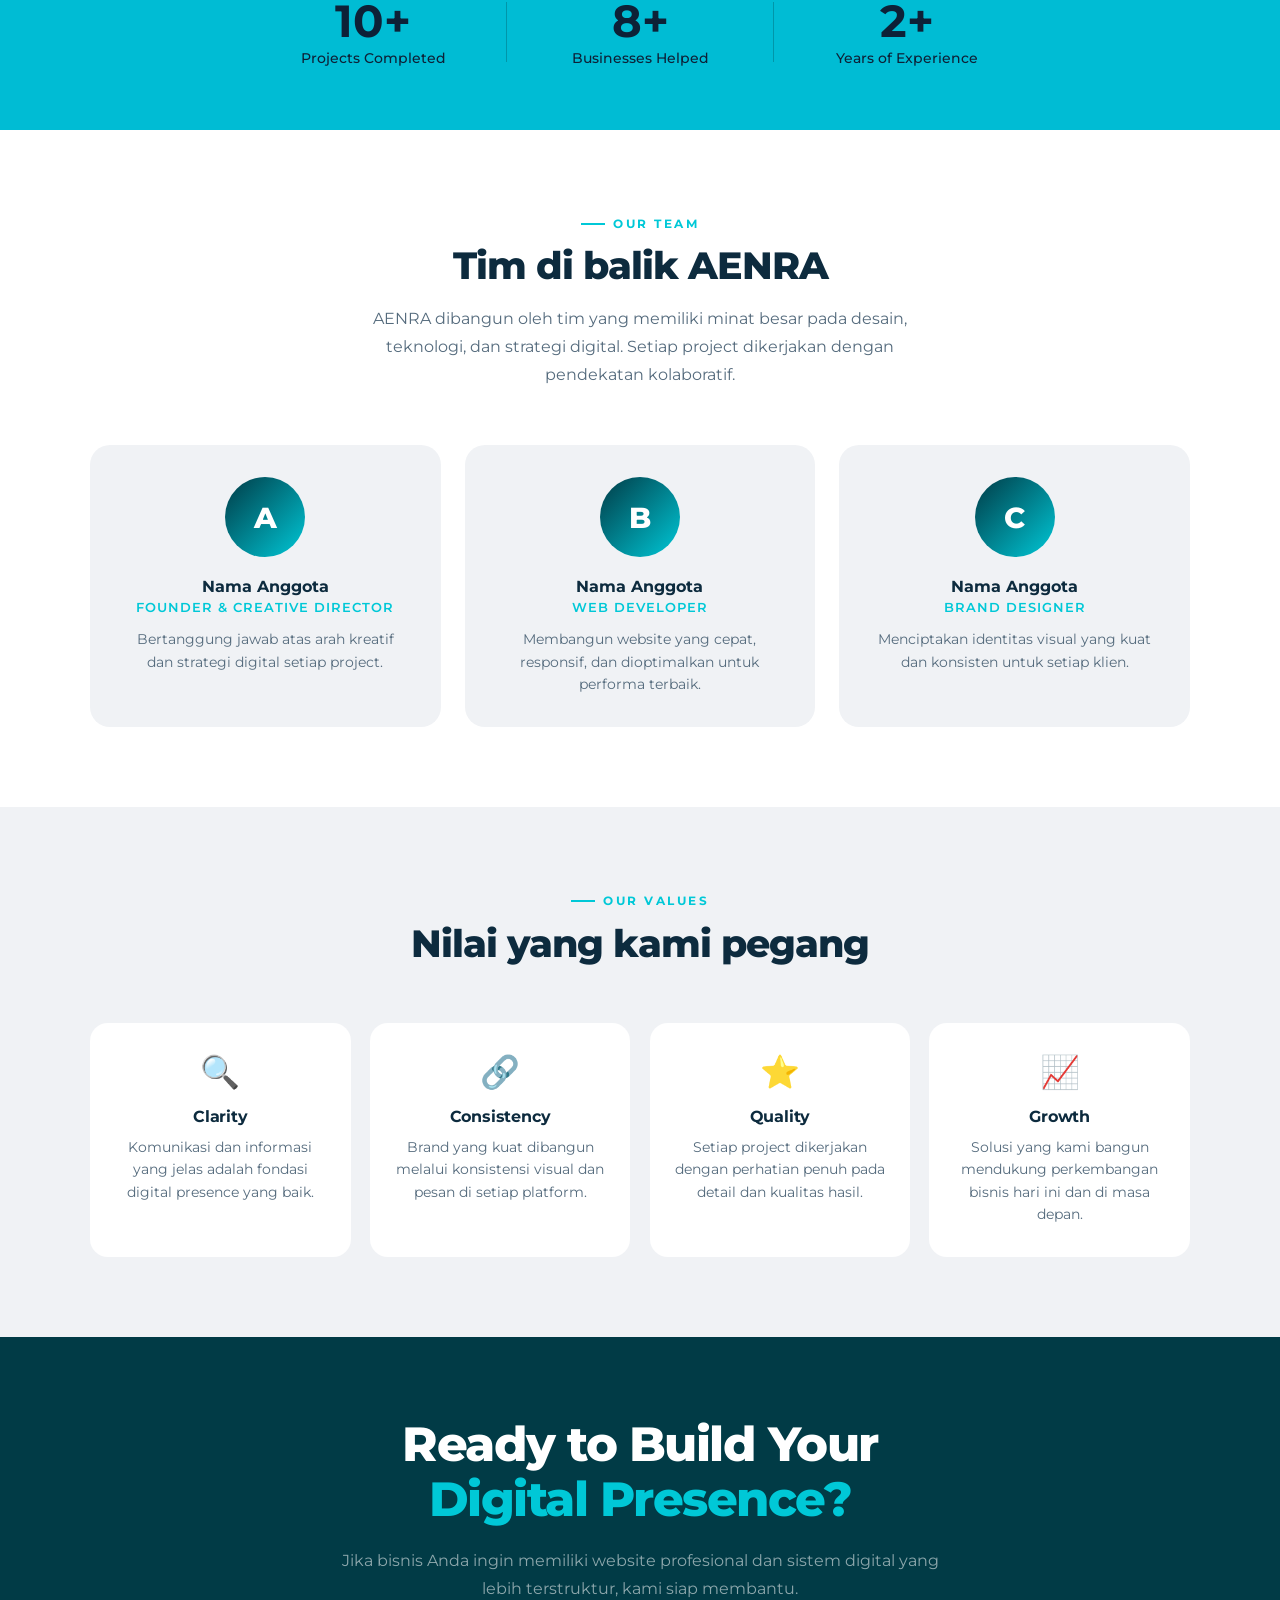
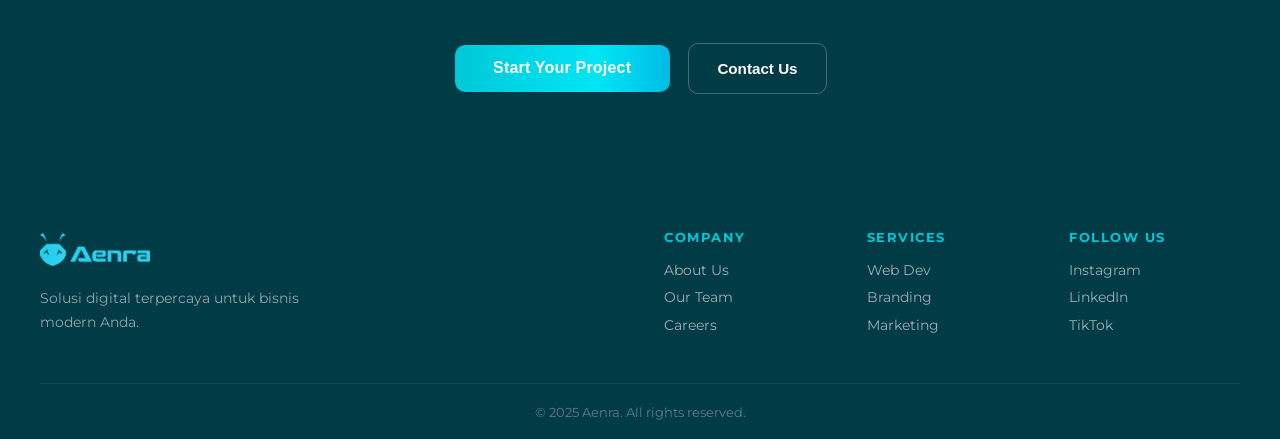
==== commit bf3ade9d: "Update about.html" ====
--- a/about.html
+++ b/about.html
@@ -5,7 +5,7 @@
   <meta name="viewport" content="width=device-width, initial-scale=1.0"/>
   <link rel="icon" type="image/png" href="img/AENRA LOGO1.png"> 
   <title>About Us – Aenra Studio</title>
-  <link href="https://fonts.googleapis.com/css2?family=Plus+Jakarta+Sans:wght@300;400;500;600;700;800&display=swap" rel="stylesheet"/>
+  <link href="https://fonts.googleapis.com/css2?family=Montserrat:ital,wght@0,100..900;1,100..900&display=swap" rel="stylesheet">
   <link rel="stylesheet" href="style.css"/>
   <style>
     /* ============================================
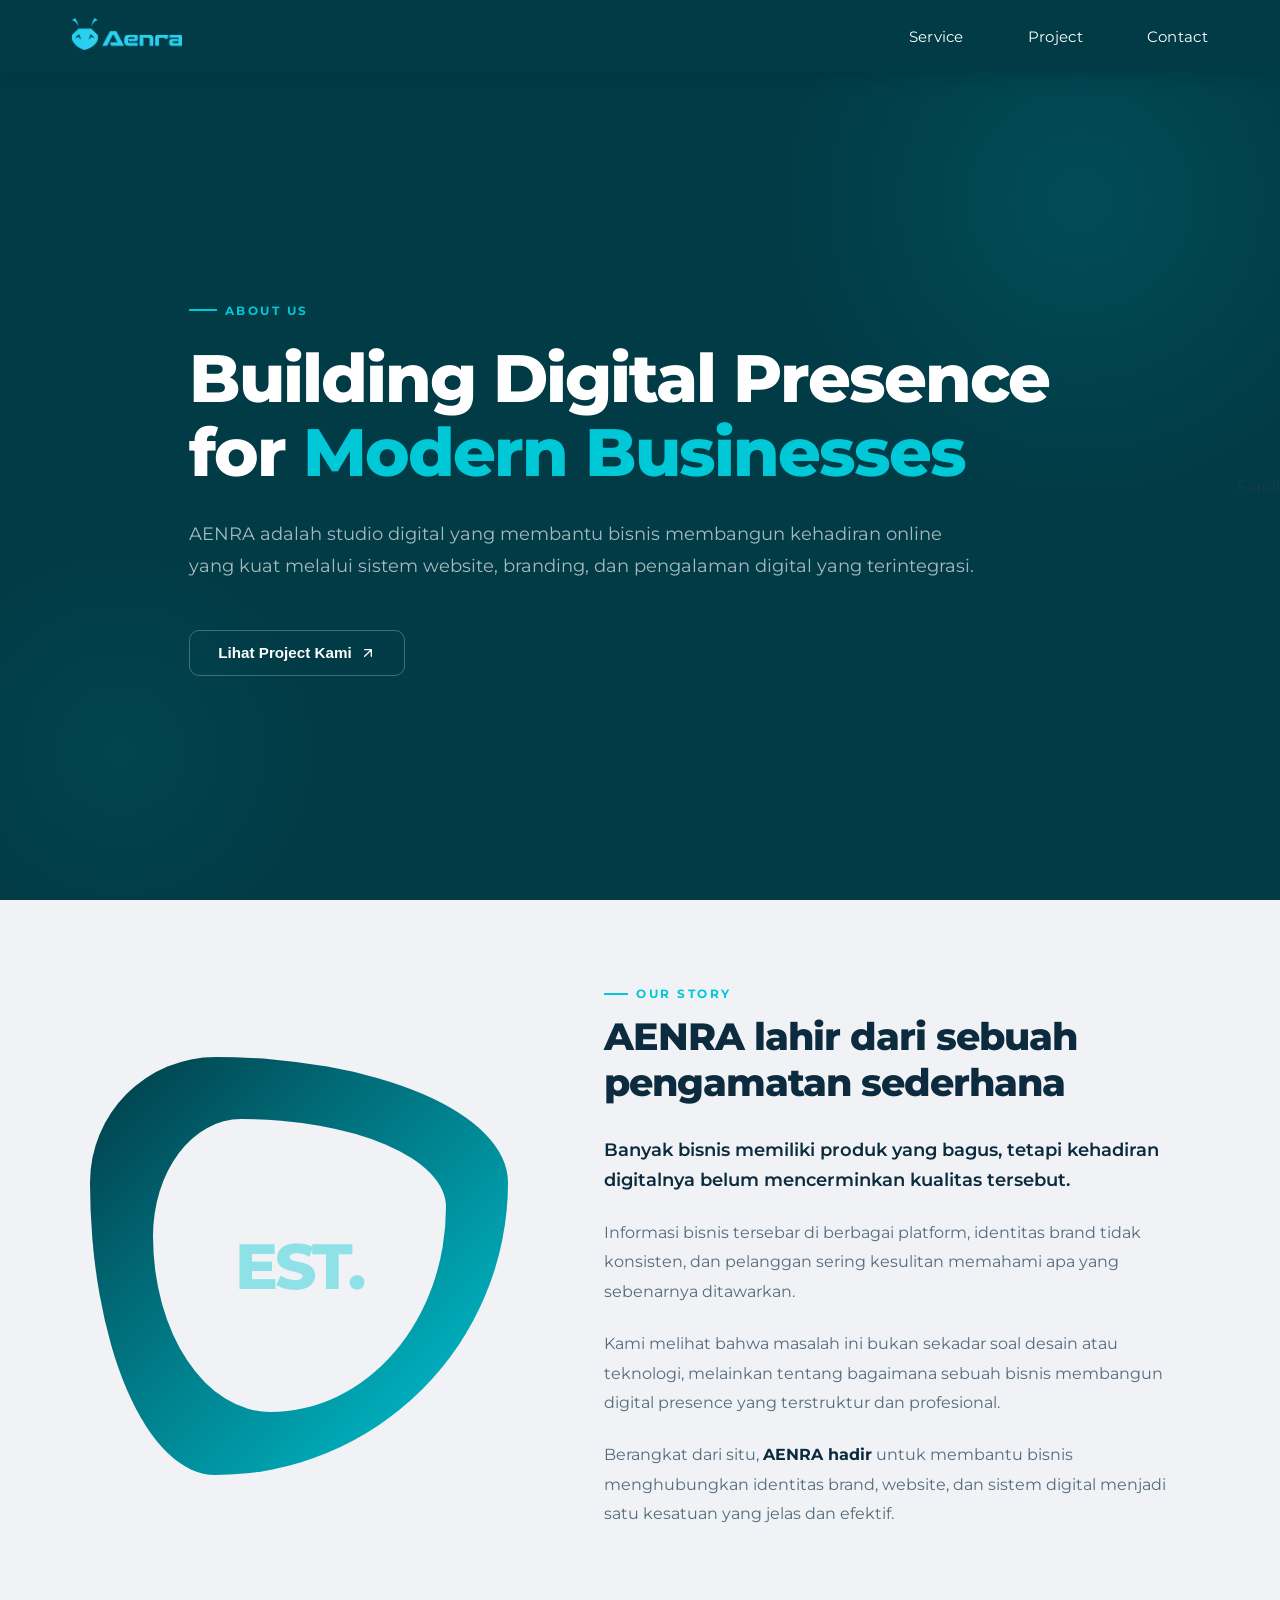
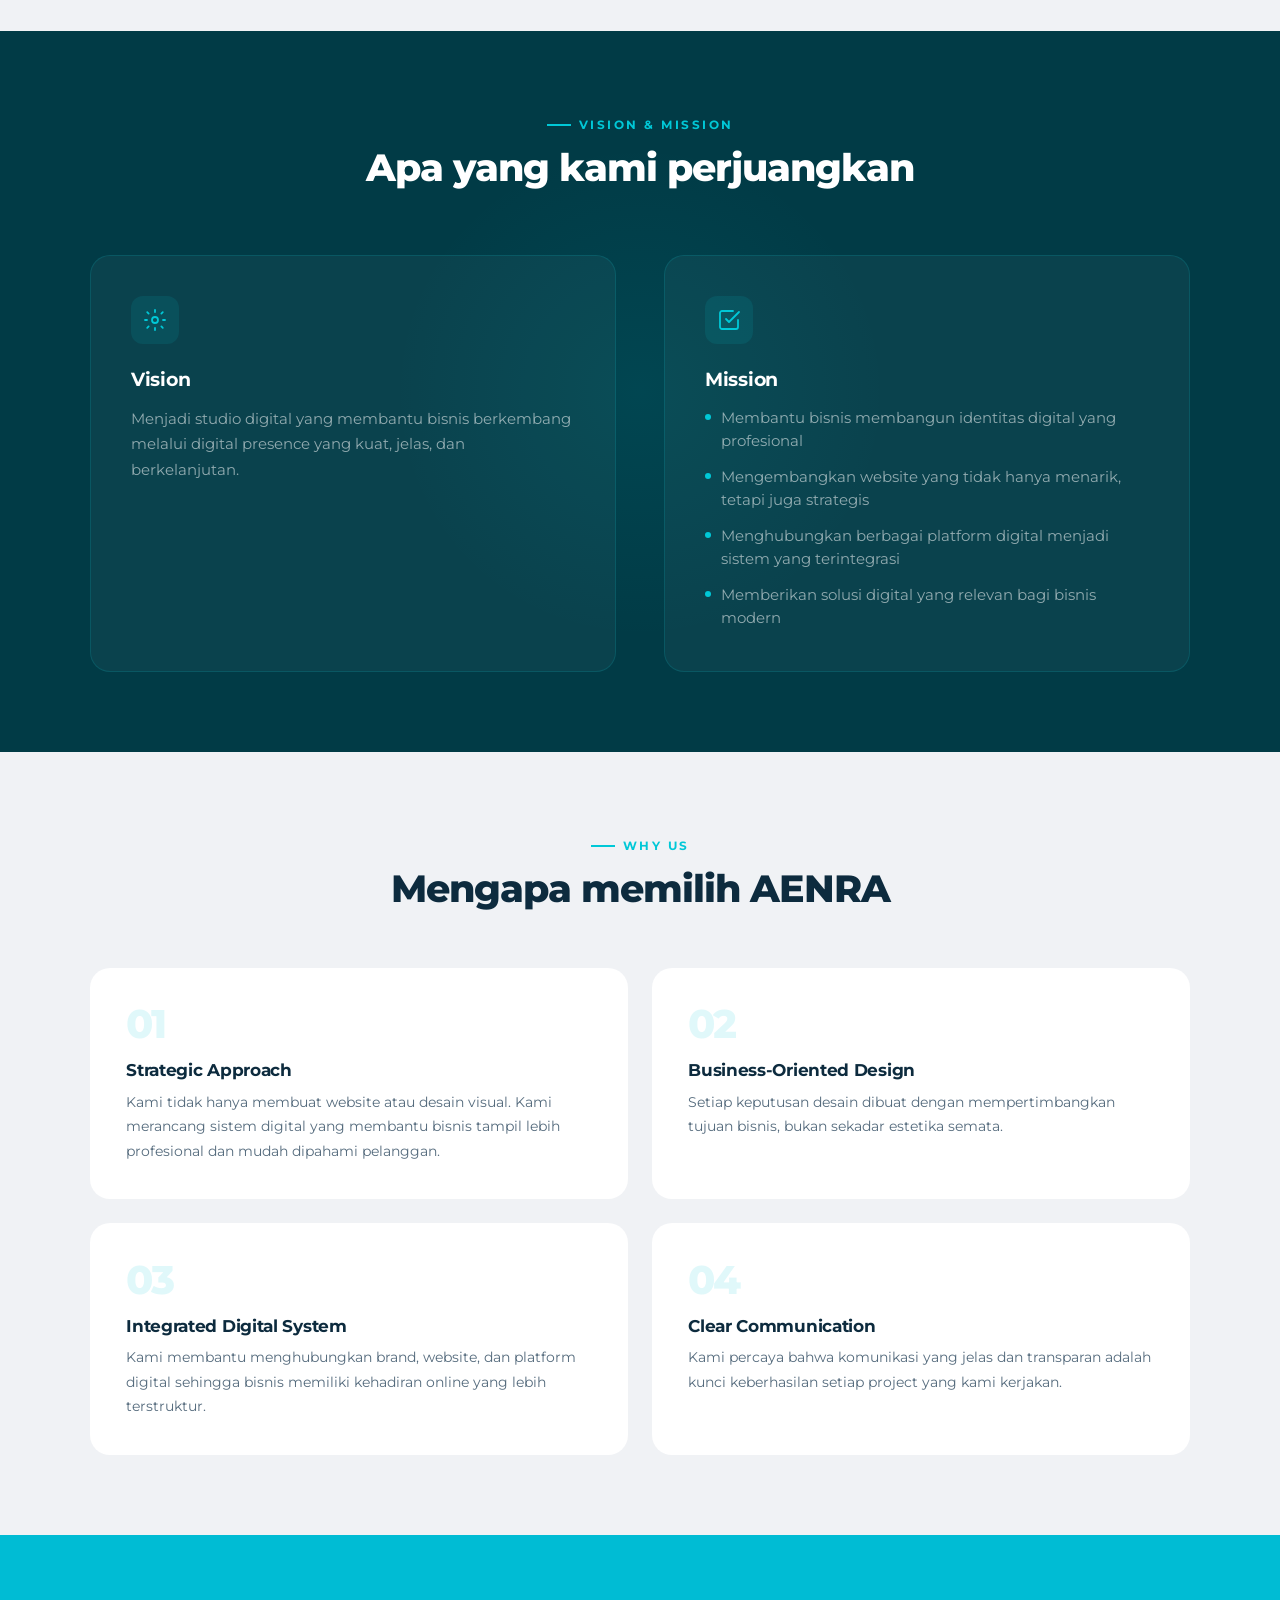
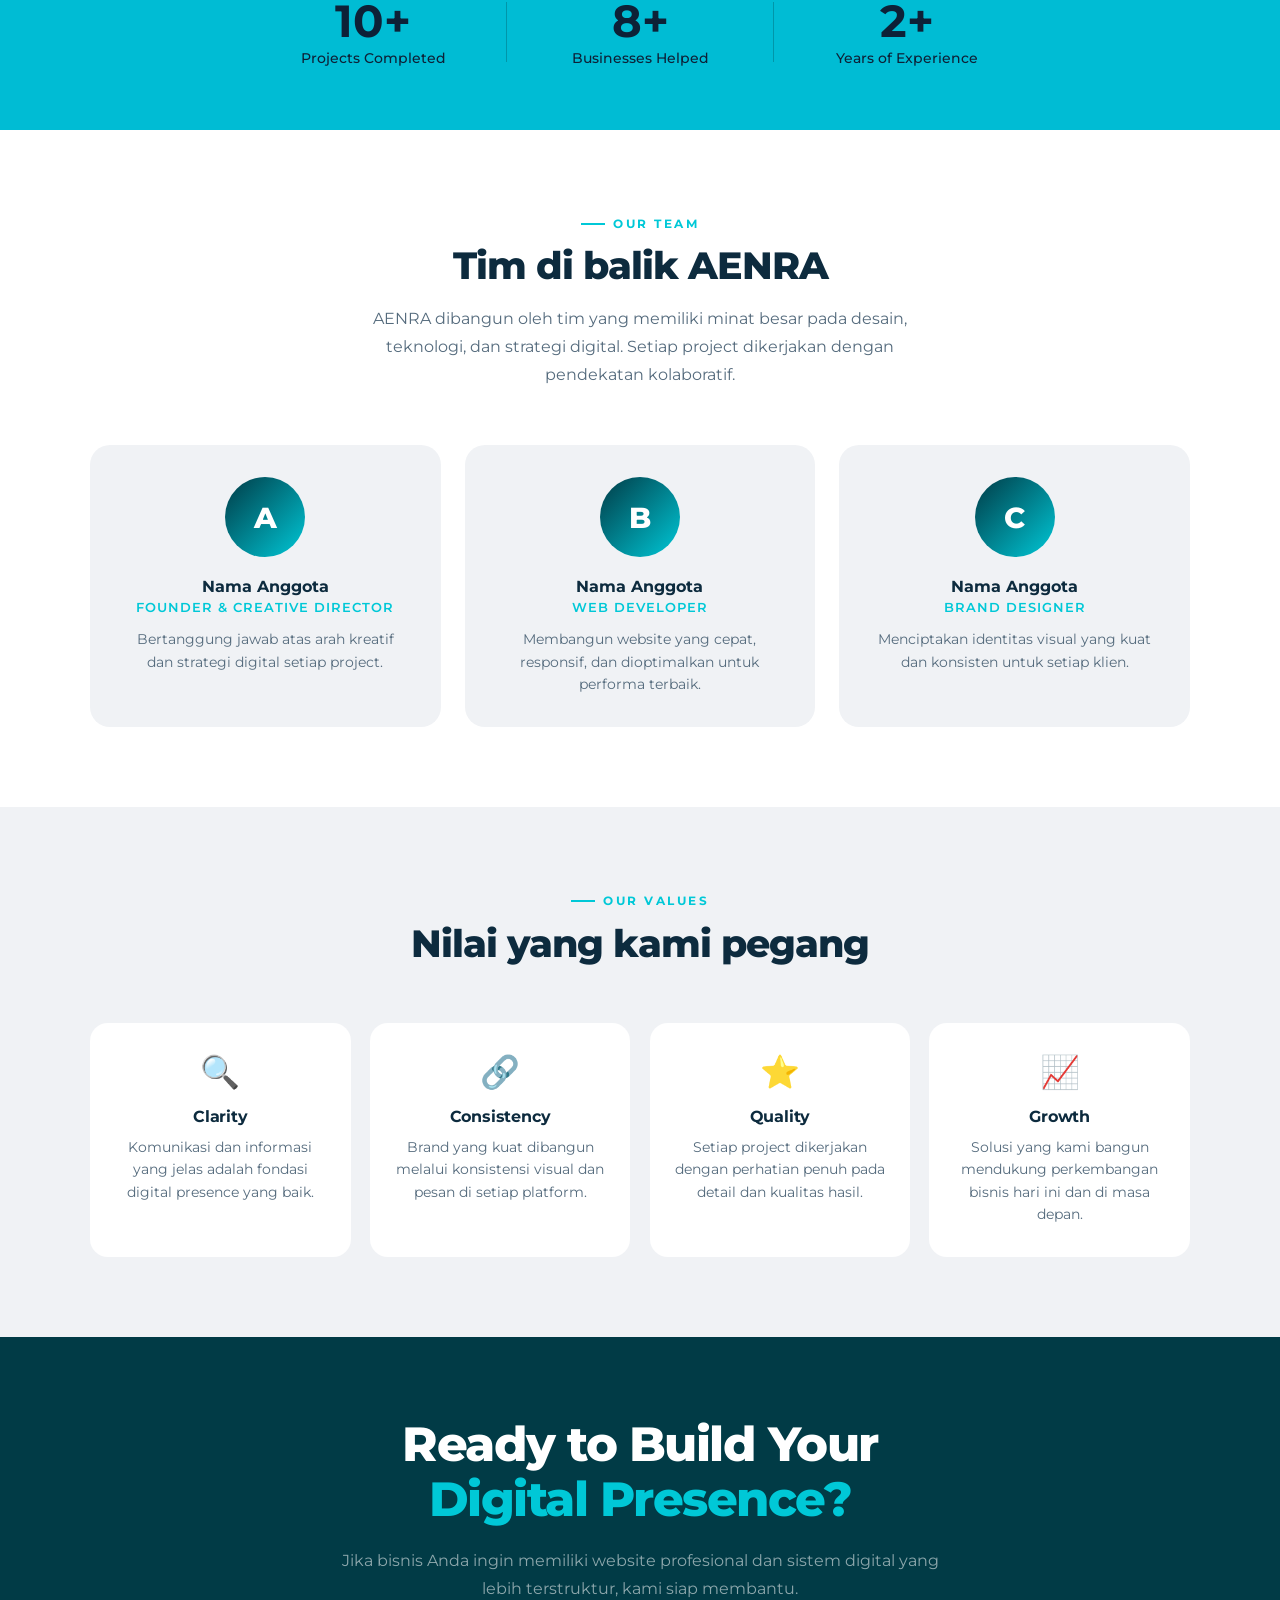
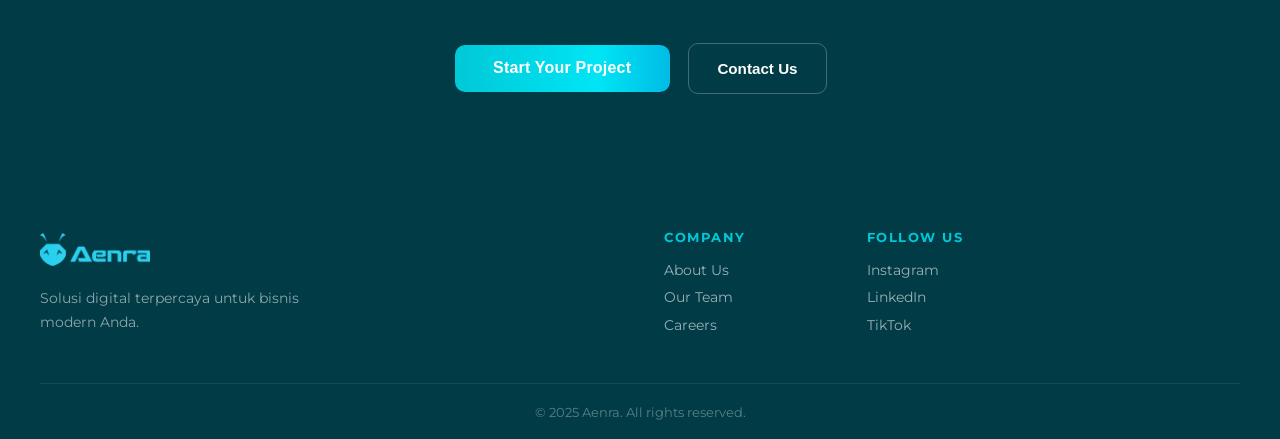
==== commit 9c010d47: "Update about.html" ====
--- a/about.html
+++ b/about.html
@@ -5,7 +5,7 @@
   <meta name="viewport" content="width=device-width, initial-scale=1.0"/>
   <link rel="icon" type="image/png" href="img/AENRA LOGO1.png"> 
   <title>About Us – Aenra Studio</title>
-  <link href="https://fonts.googleapis.com/css2?family=Montserrat:ital,wght@0,100..900;1,100..900&display=swap" rel="stylesheet">
+ <link href="https://fonts.googleapis.com/css2?family=Montserrat:ital,wght@0,100..900;1,100..900&display=swap" rel="stylesheet">
   <link rel="stylesheet" href="style.css"/>
   <style>
     /* ============================================
@@ -1108,12 +1108,7 @@
           <a href="#">Our Team</a>
           <a href="#">Careers</a>
         </div>
-        <div class="footer-col">
-          <h4>Services</h4>
-          <a href="index.html#service">Web Dev</a>
-          <a href="index.html#service">Branding</a>
-          <a href="index.html#service">Marketing</a>
-        </div>
+
         <div class="footer-col">
           <h4>Follow Us</h4>
           <a href="#">Instagram</a>
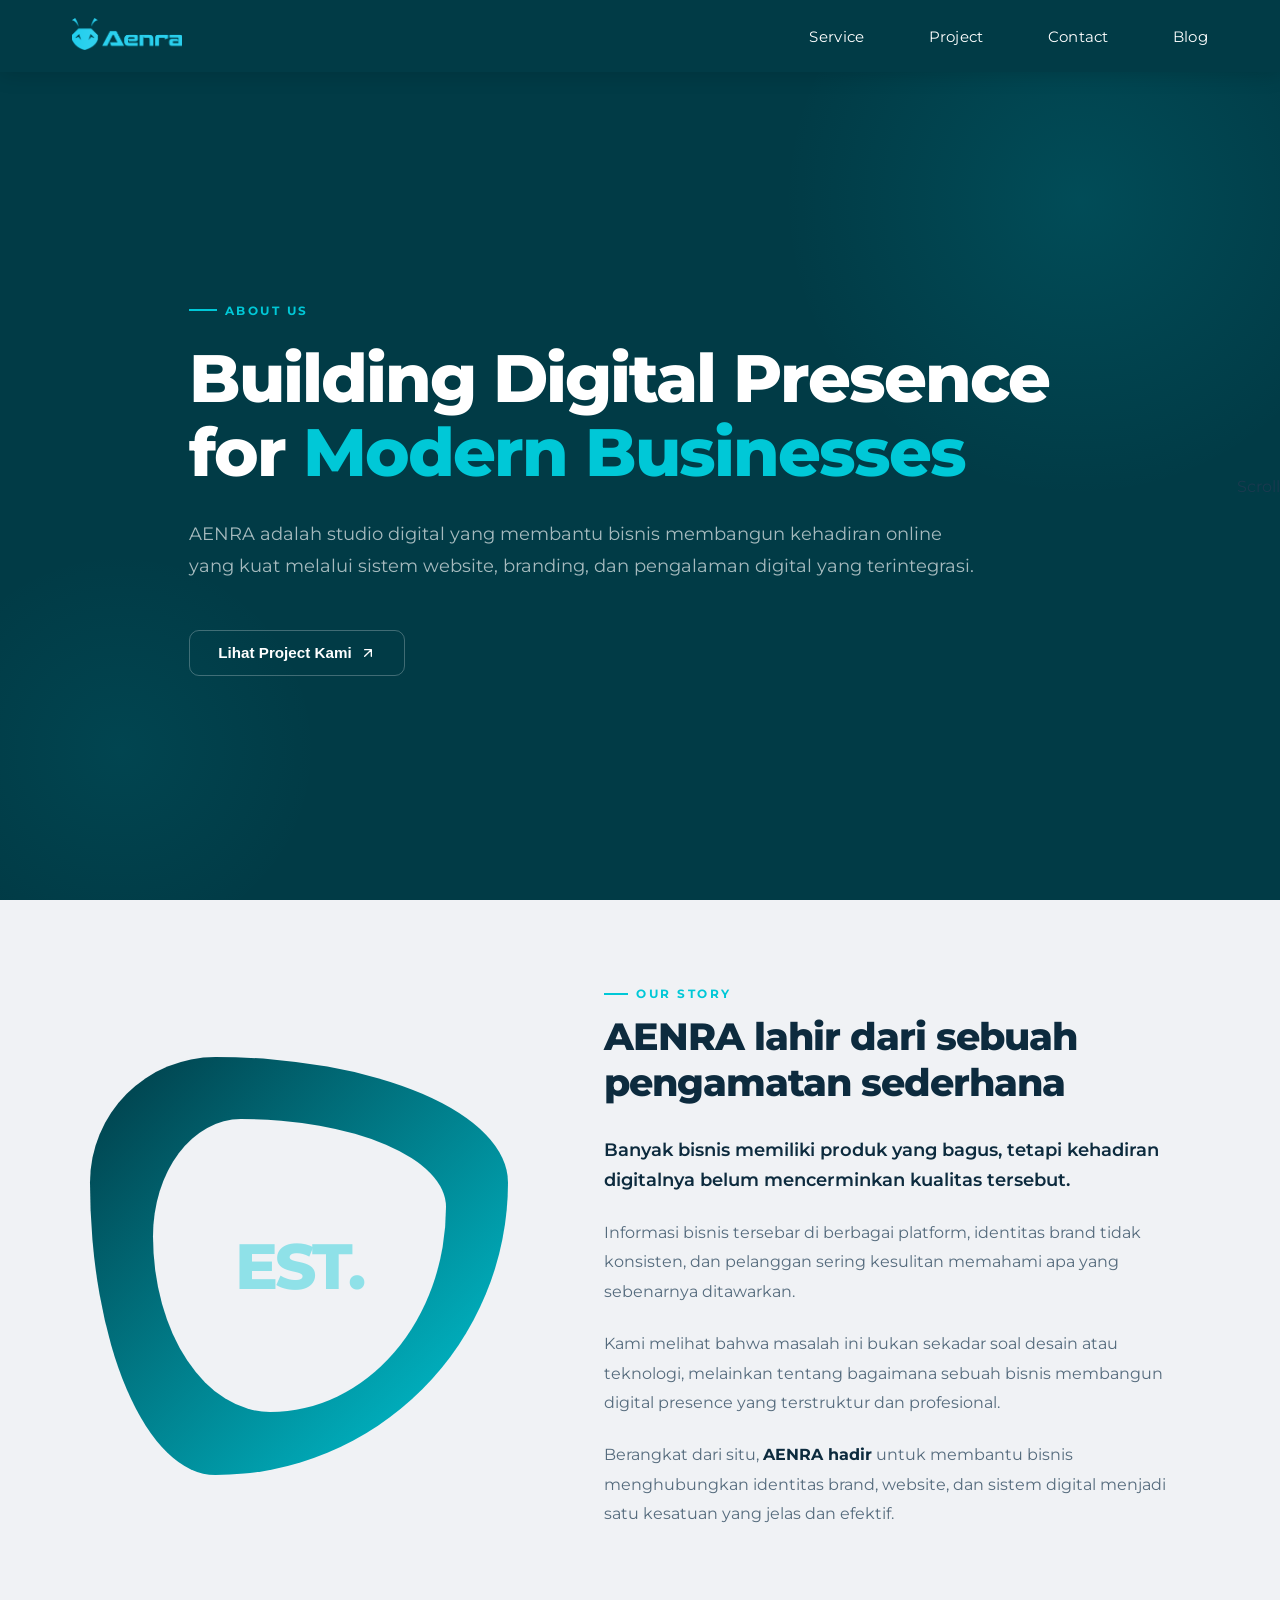
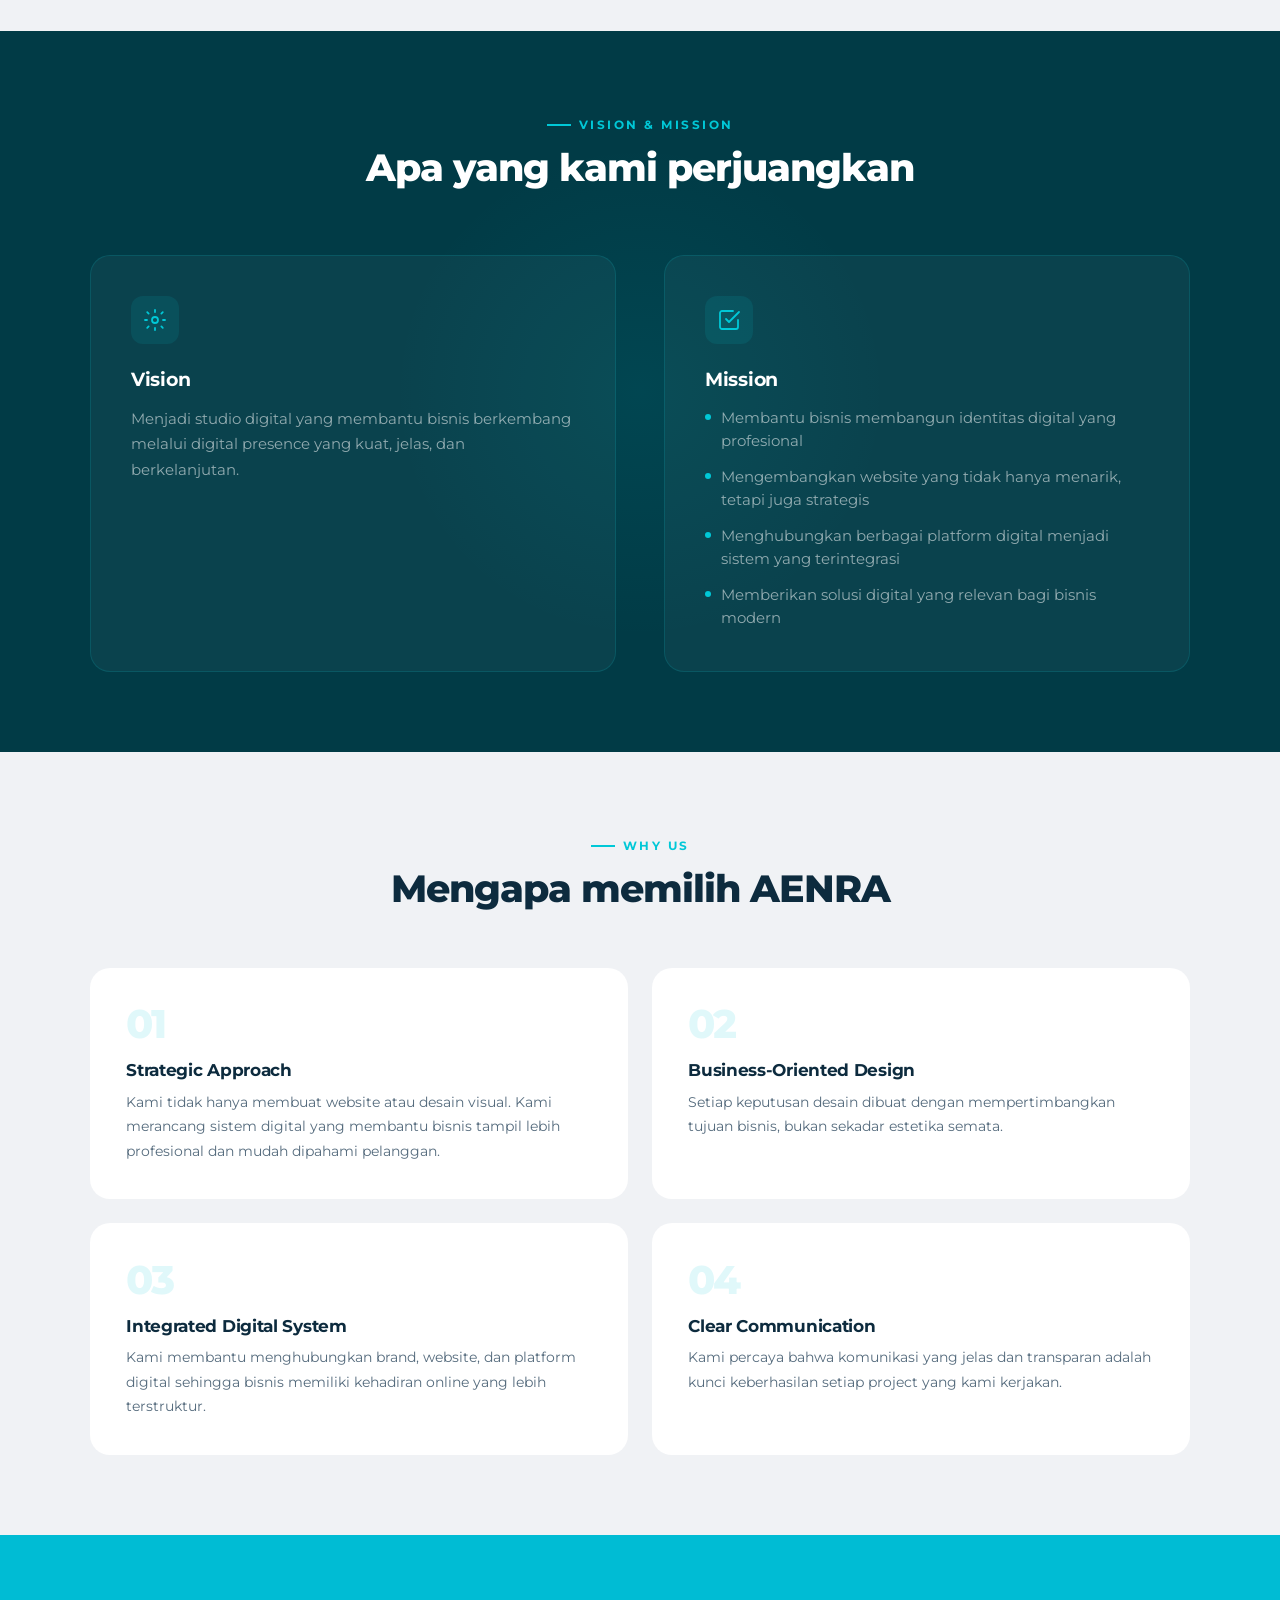
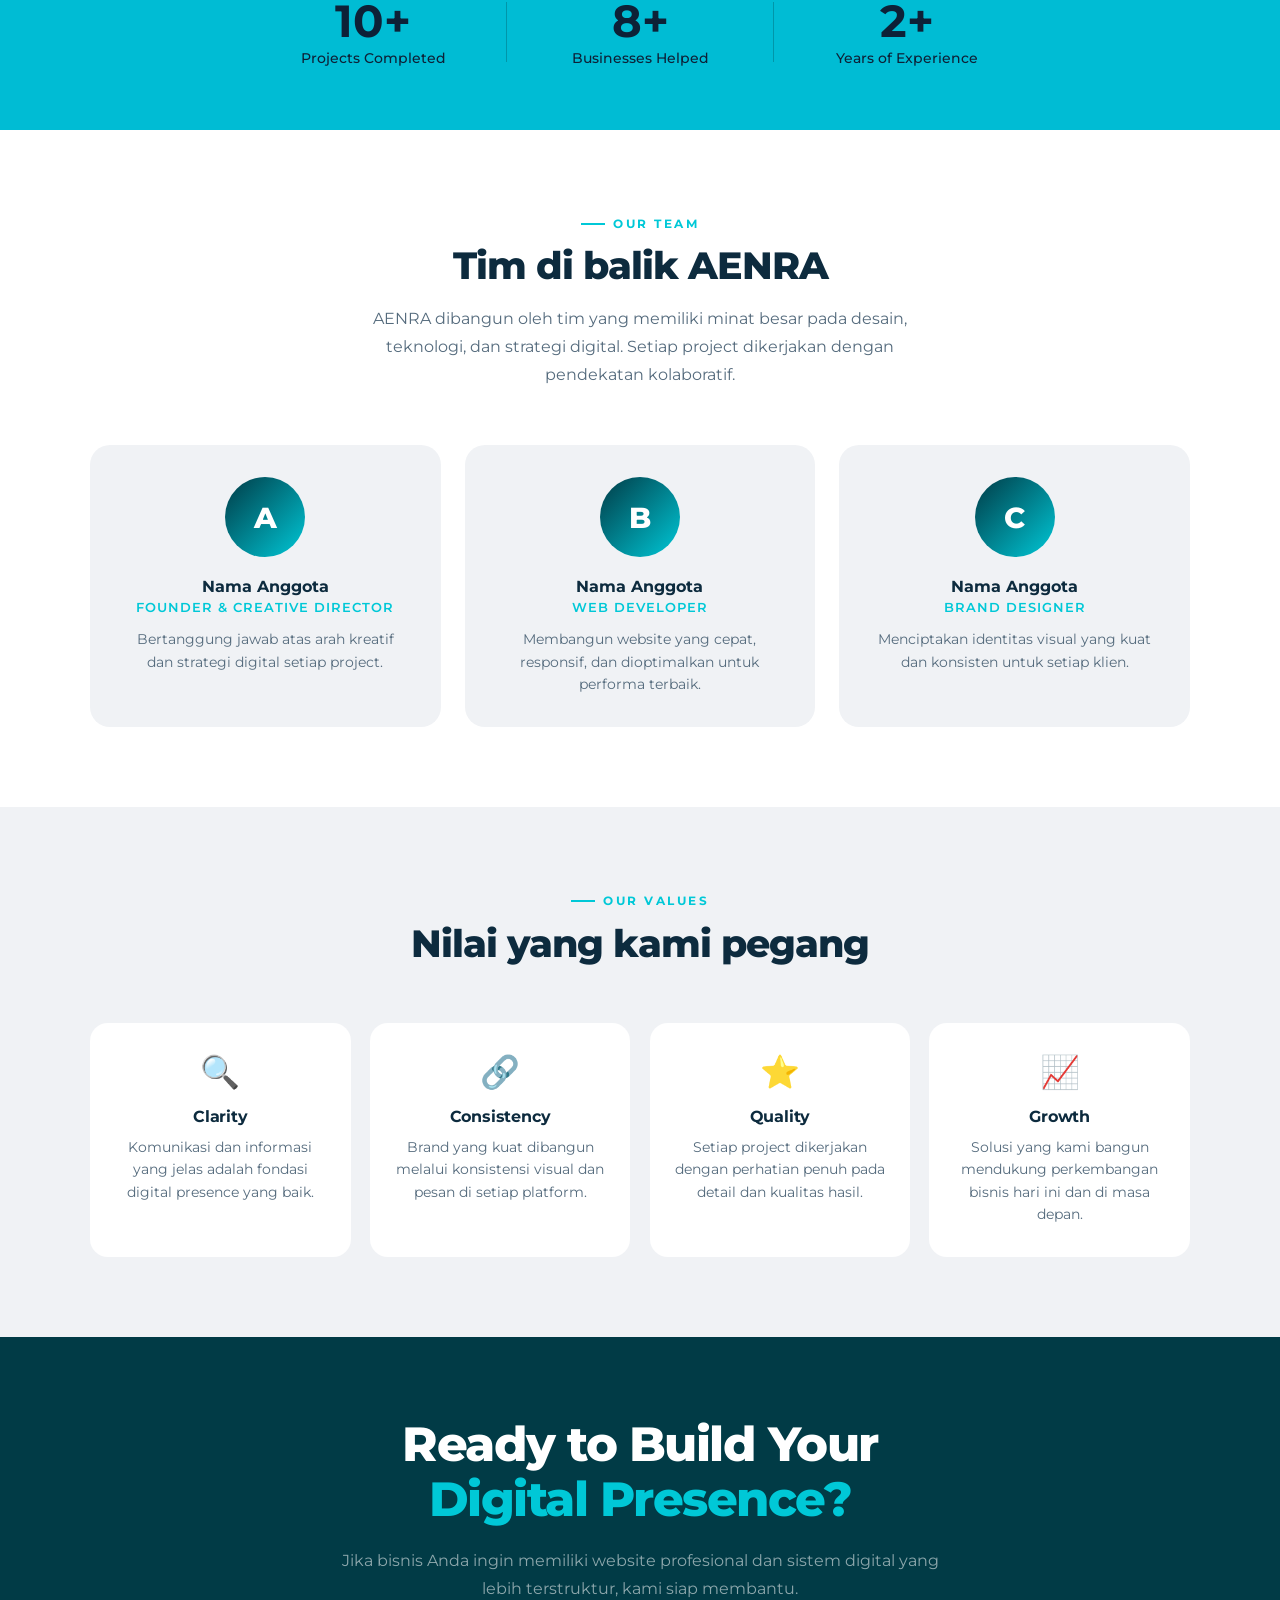
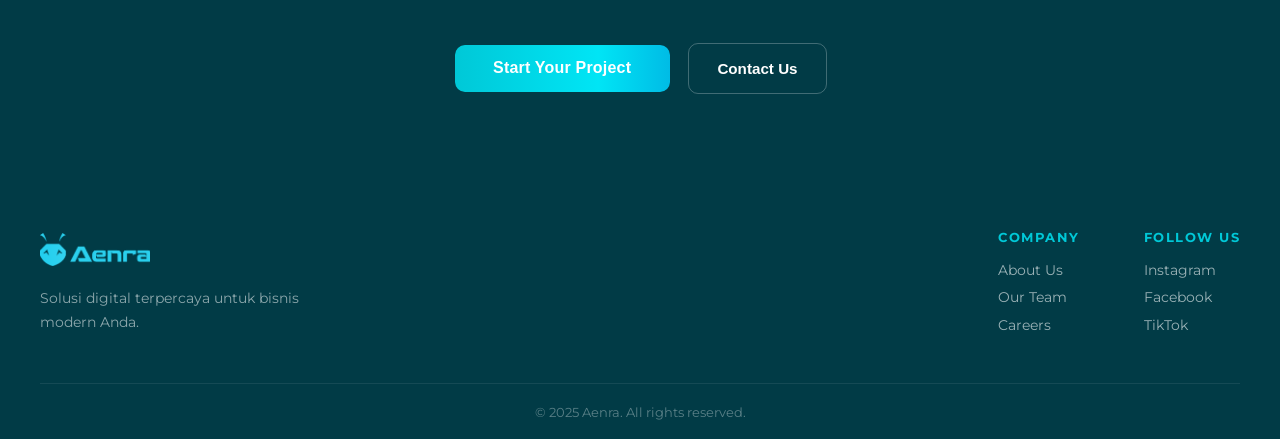
==== commit 37aa70ec: "Update about.html" ====
--- a/about.html
+++ b/about.html
@@ -866,6 +866,7 @@
         <a href="index.html#service" class="nav-link">Service</a>
         <a href="index.html#project" class="nav-link">Project</a>
         <a href="index.html#contact" class="nav-link">Contact</a>
+        <a href="blog.html" class="nav-link">Blog</a>
       </nav>
       <button class="hamburger" id="hamburger" aria-label="Toggle menu">
         <span></span><span></span><span></span>
@@ -875,6 +876,7 @@
       <a href="index.html#service" class="mobile-link">Service</a>
       <a href="index.html#project" class="mobile-link">Project</a>
       <a href="index.html#contact" class="mobile-link">Contact</a>
+      <a href="blog.html" class="mobile-link">Blog</a>
     </div>
   </header>
 
@@ -1112,7 +1114,7 @@
         <div class="footer-col">
           <h4>Follow Us</h4>
           <a href="#">Instagram</a>
-          <a href="#">LinkedIn</a>
+          <a href="#">Facebook</a>
           <a href="#">TikTok</a>
         </div>
       </div>
--- a/style.css
+++ b/style.css
@@ -934,7 +934,10 @@
 .footer-links {
   display: grid;
   grid-template-columns: repeat(3, 1fr);
-  gap: 2rem;
+  gap: 4rem;
+  display: flex;
+  justify-content: flex-end; /* mepet kanan */
+  align-items: flex-start;
 }
 
 .footer-col h4 {
@@ -1130,6 +1133,12 @@
   .footer-bottom p      { font-size: 0.75rem; }
 }
 @media (max-width: 768px) {
+  .footer-links {
+    justify-content: flex-start; /* mepet kiri di mobile */
+    gap: 2.5rem;
+  }
+}
+@media (max-width: 768px) {
   .footer-container {
     grid-template-columns: 1fr;
     gap: 2rem;
@@ -1156,7 +1165,7 @@
 
   .footer-links {
     grid-template-columns: repeat(2, 1fr); /* 2 kolom di HP kecil */
-    gap: 1.5rem;
+    gap: 4rem;
   }
 
   .footer-left p {
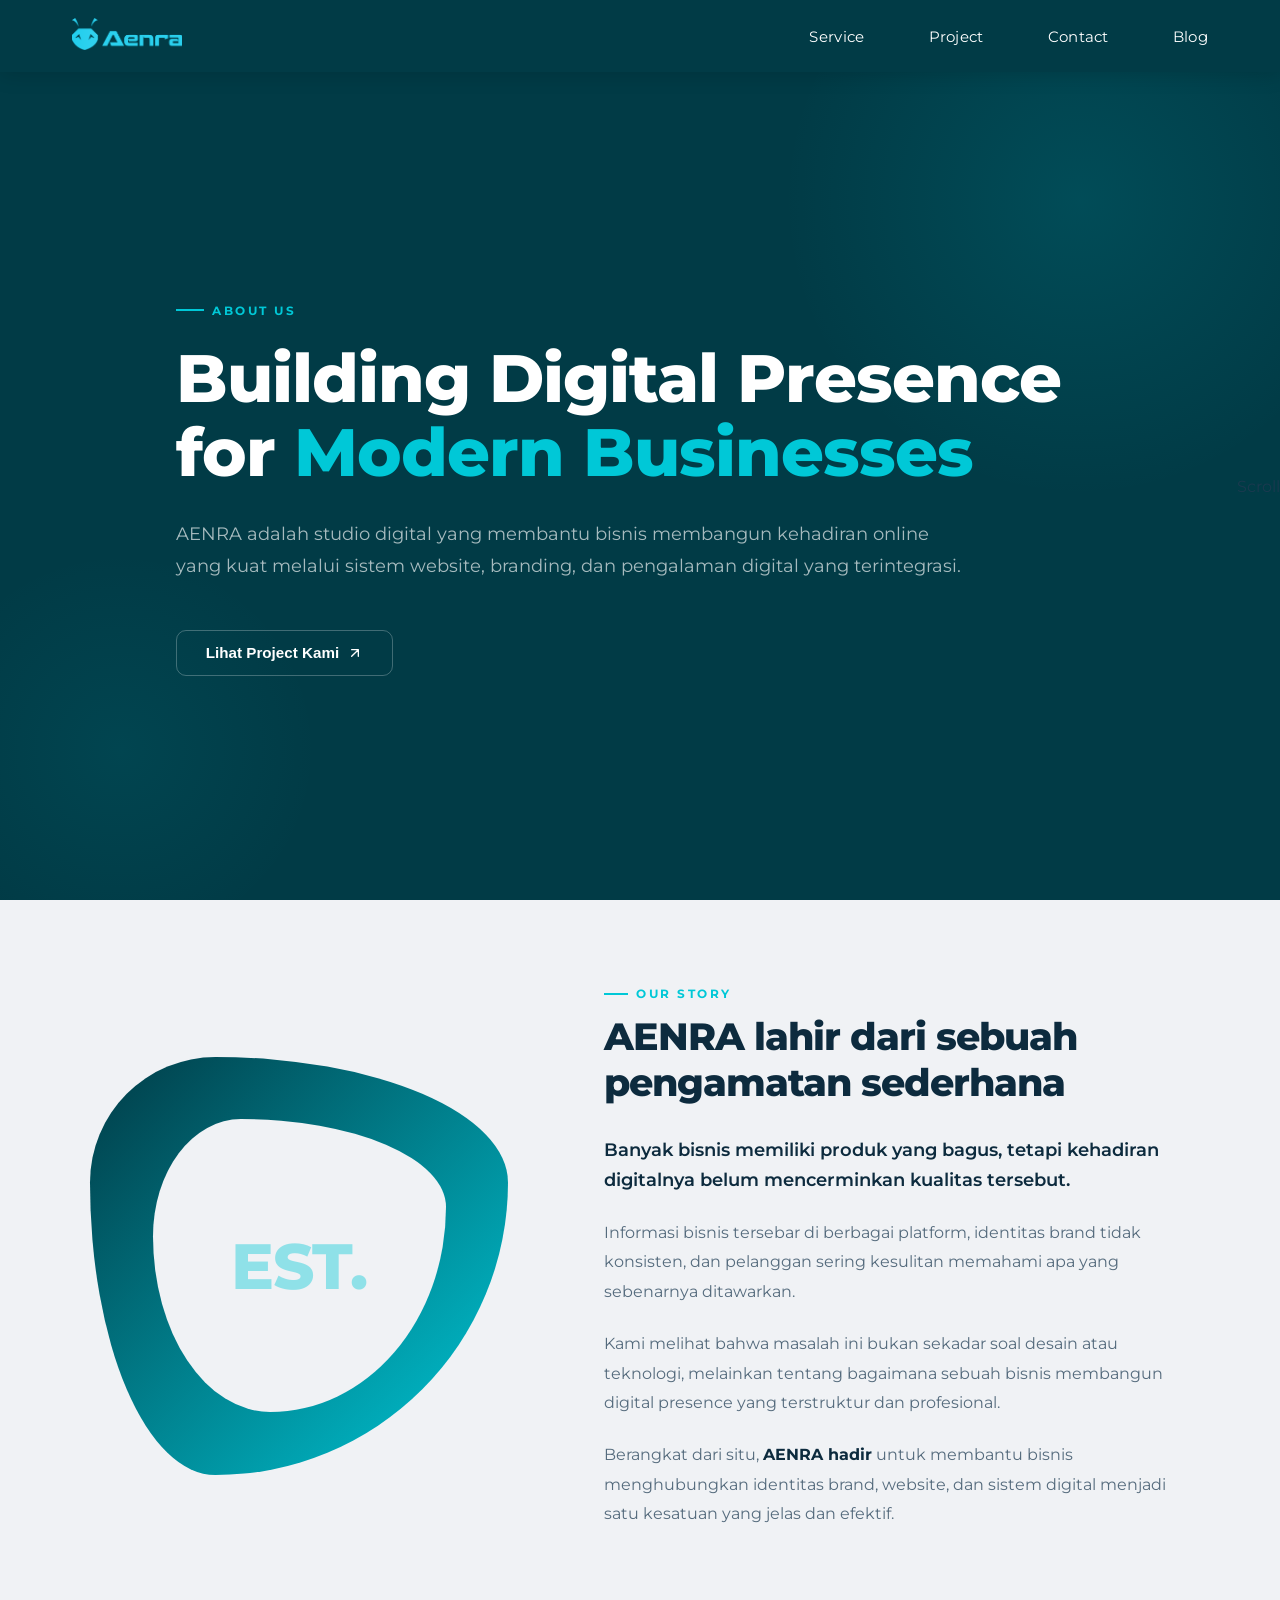
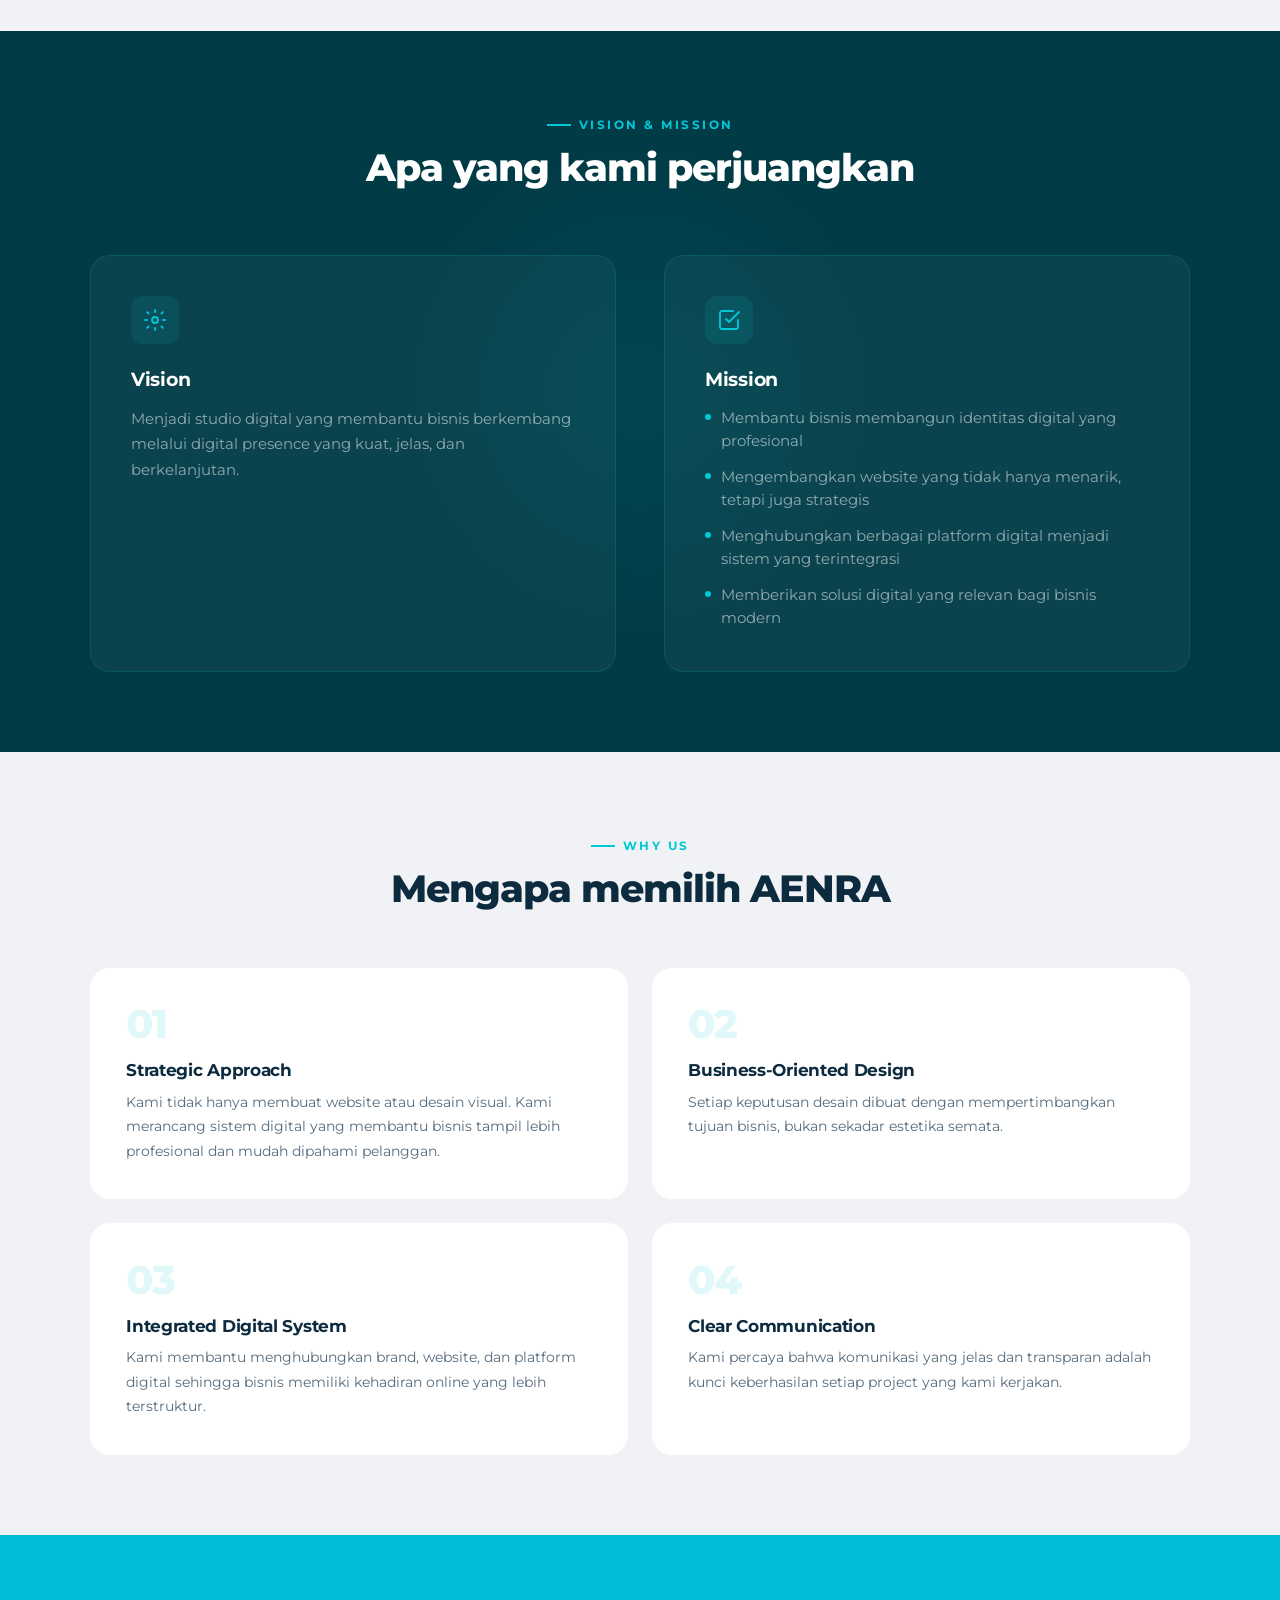
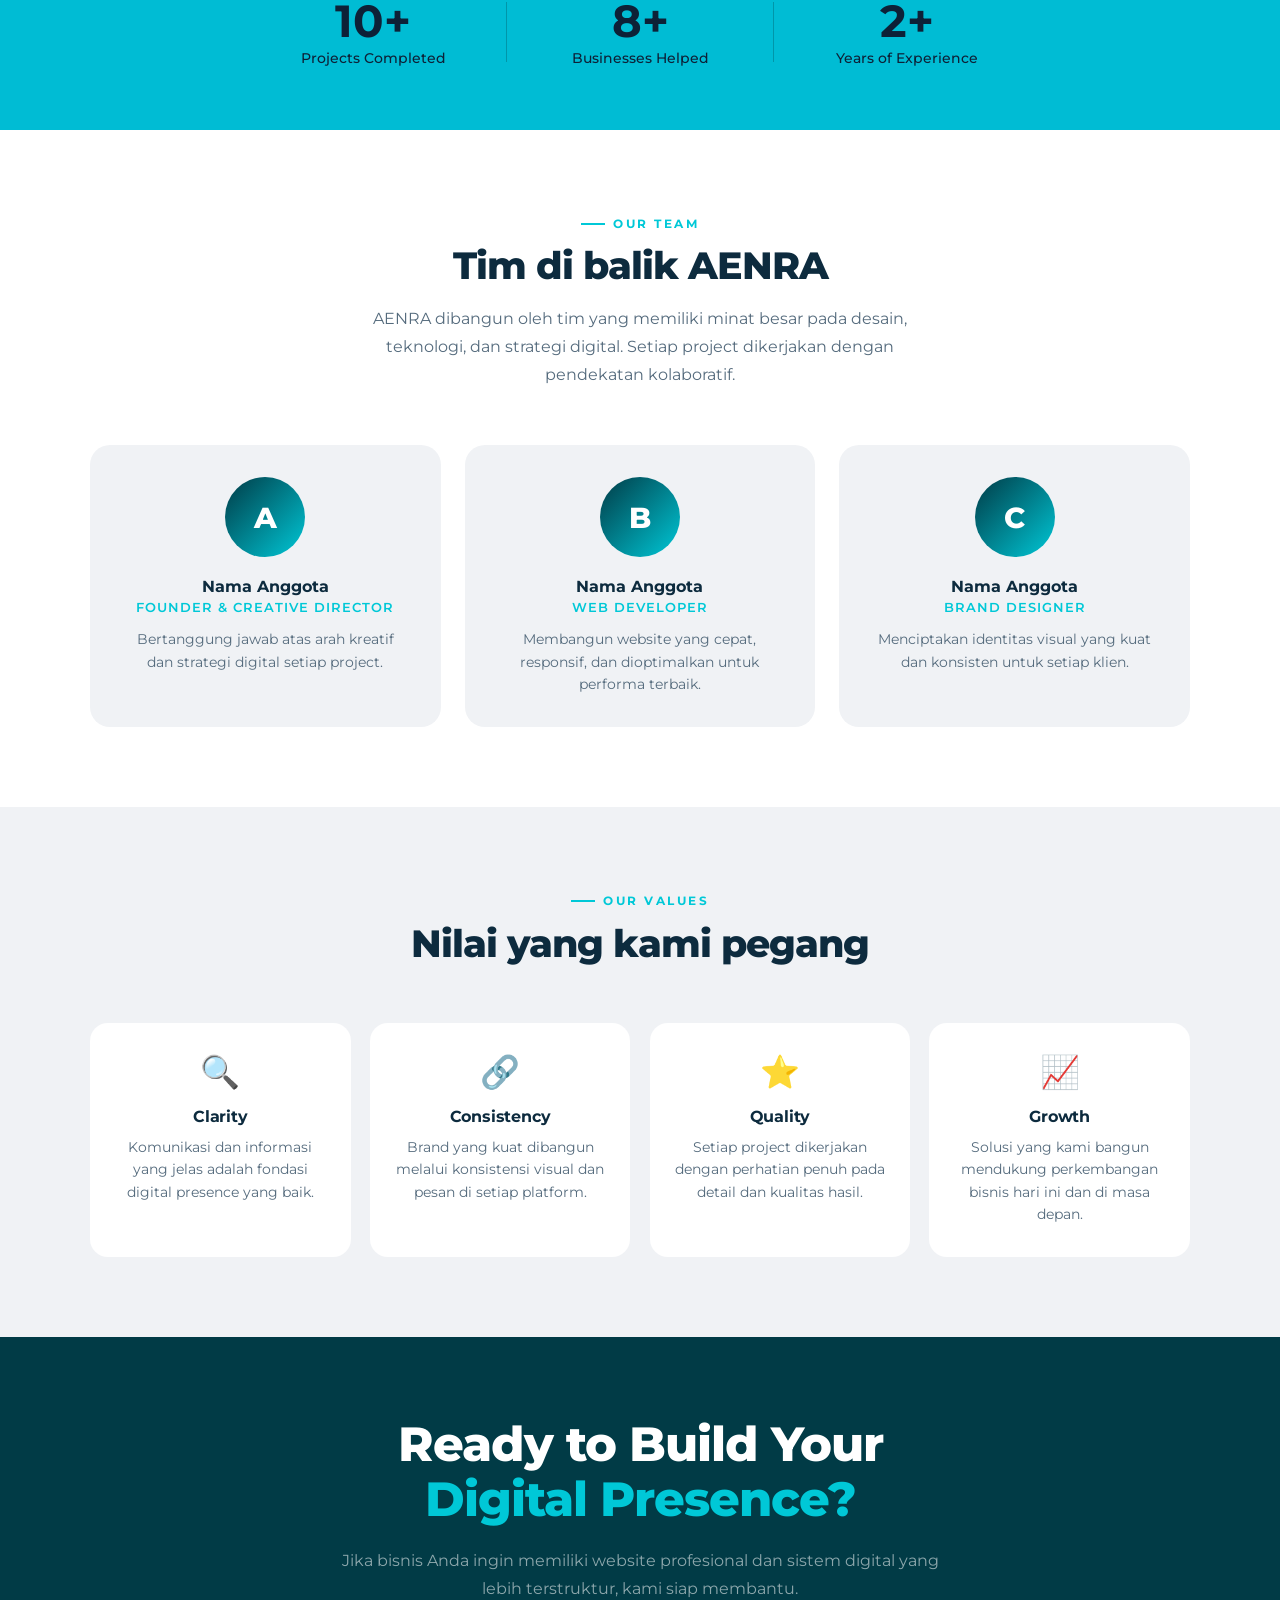
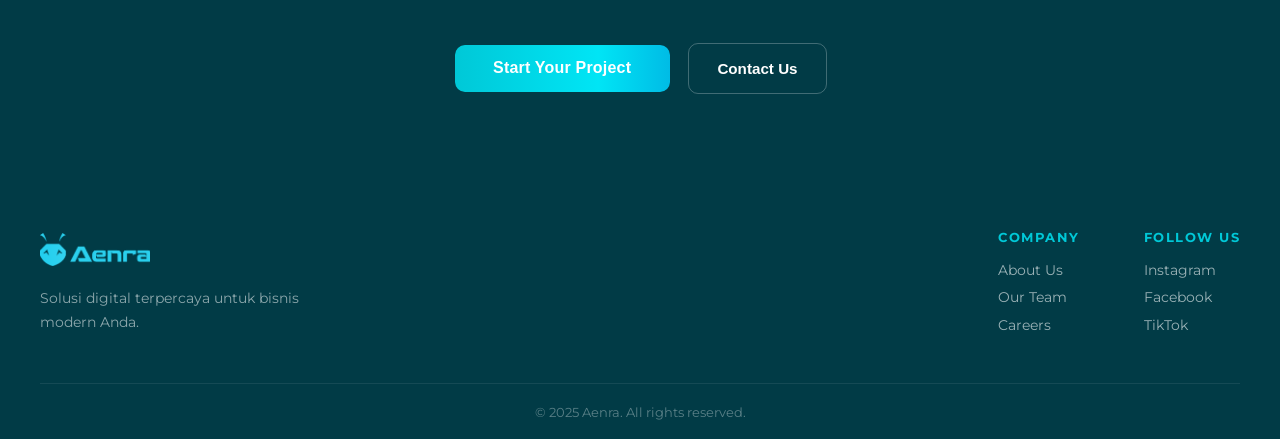
==== commit 381f8085: "Update about.html" ====
--- a/about.html
+++ b/about.html
@@ -9,7 +9,7 @@
   <link rel="stylesheet" href="style.css"/>
   <style>
     /* ============================================
-       ABOUT PAGE — Additional Styles
+       ABOUT PAGE   Additional Styles
        ============================================ */
 
     /* ── HERO ABOUT ── */
@@ -73,7 +73,7 @@
       font-weight: 800;
       color: var(--white);
       line-height: 1.1;
-      letter-spacing: -2px;
+      letter-spacing: -1px;
       margin-bottom: 1.8rem;
     }
 
@@ -227,7 +227,7 @@
       font-size: 4rem;
       font-weight: 800;
       color: var(--cyan);
-      letter-spacing: -3px;
+      letter-spacing: -1px;
       opacity: 0.4;
     }
 
@@ -399,7 +399,7 @@
       color: rgba(0,200,215,0.12);
       line-height: 1;
       margin-bottom: 1rem;
-      letter-spacing: -2px;
+      letter-spacing: -1px;
     }
 
     .why-card h3 {
@@ -616,7 +616,7 @@
       font-size: clamp(1.8rem, 4vw, 3rem);
       font-weight: 800;
       color: var(--white);
-      letter-spacing: -1.5px;
+      letter-spacing: -1px;
       line-height: 1.15;
       margin-bottom: 1.2rem;
     }
@@ -716,7 +716,7 @@
       .about-eyebrow  { font-size: 0.68rem; margin-bottom: 1rem; }
       .about-hero-cta { gap: 0.8rem; justify-content: flex-start; }
 
-      /* Section padding — konsisten dengan hero */
+      /* Section padding   konsisten dengan hero */
       .about-story   { padding: 4rem 1.5rem; }
       .about-vision  { padding: 4rem 1.5rem; }
       .about-why     { padding: 4rem 1.5rem; }
@@ -725,7 +725,7 @@
       .about-cta     { padding: 4rem 1.5rem; }
       .about-numbers { padding: 3rem 1.5rem; }
 
-      /* Section inner — max-width sama dengan hero */
+      /* Section inner   max-width sama dengan hero */
       .about-story-inner,
       .about-vision-inner,
       .about-why-inner,
--- a/style.css
+++ b/style.css
@@ -992,6 +992,38 @@
   transform: translate(0);
 }
 
+.service-card {
+  display: flex;
+  flex-direction: column; /* agar tombol bisa push ke bawah */
+}
+
+.service-btn {
+  display: inline-flex;
+  align-items: center;
+  gap: 6px;
+  margin-top: auto; /* dorong tombol ke bawah card */
+  padding-top: 1.2rem;
+  font-size: 0.85rem;
+  font-weight: 700;
+  color: var(--cyan);
+  text-decoration: none;
+  letter-spacing: 0.3px;
+  transition: gap 0.3s ease, color 0.3s ease;
+}
+
+.service-btn::after {
+  content: '→';
+  transition: transform 0.3s ease;
+}
+
+.service-btn:hover {
+  color: #00b3c0;
+}
+
+.service-btn:hover::after {
+  transform: translateX(4px);
+}
+
 /* ====== RESPONSIVE ====== */
 @media (max-width: 900px) {
   .services-grid { grid-template-columns: repeat(2, 1fr); }
@@ -1132,12 +1164,14 @@
   .footer-links         { grid-template-columns: 1fr; gap: 1.2rem; }
   .footer-bottom p      { font-size: 0.75rem; }
 }
+
 @media (max-width: 768px) {
   .footer-links {
     justify-content: flex-start; /* mepet kiri di mobile */
     gap: 2.5rem;
   }
 }
+
 @media (max-width: 768px) {
   .footer-container {
     grid-template-columns: 1fr;
@@ -1147,7 +1181,7 @@
 
   .footer-links {
     grid-template-columns: repeat(3, 1fr); /* tetap 3 kolom tapi lebih kecil */
-    gap: 1rem;
+    gap: 4rem;
   }
 
   .footer-col h4 { font-size: 0.72rem; }
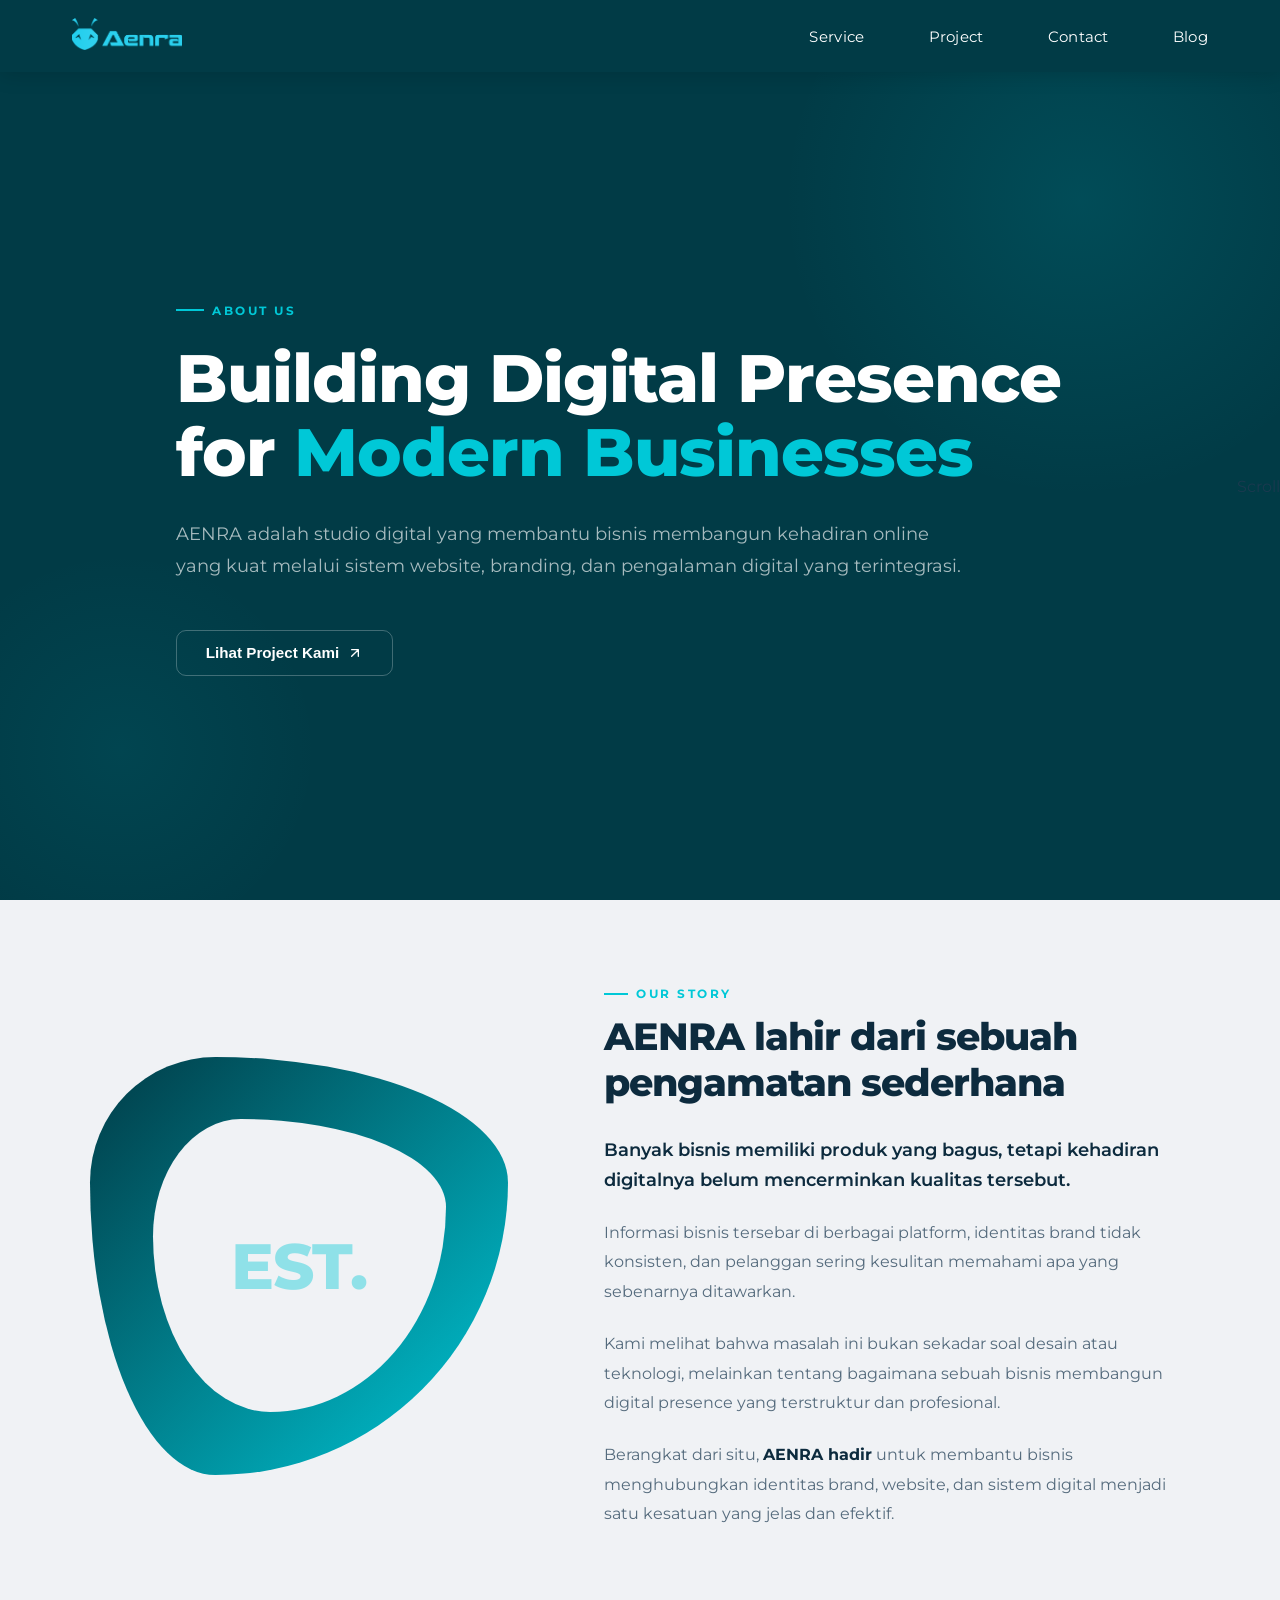
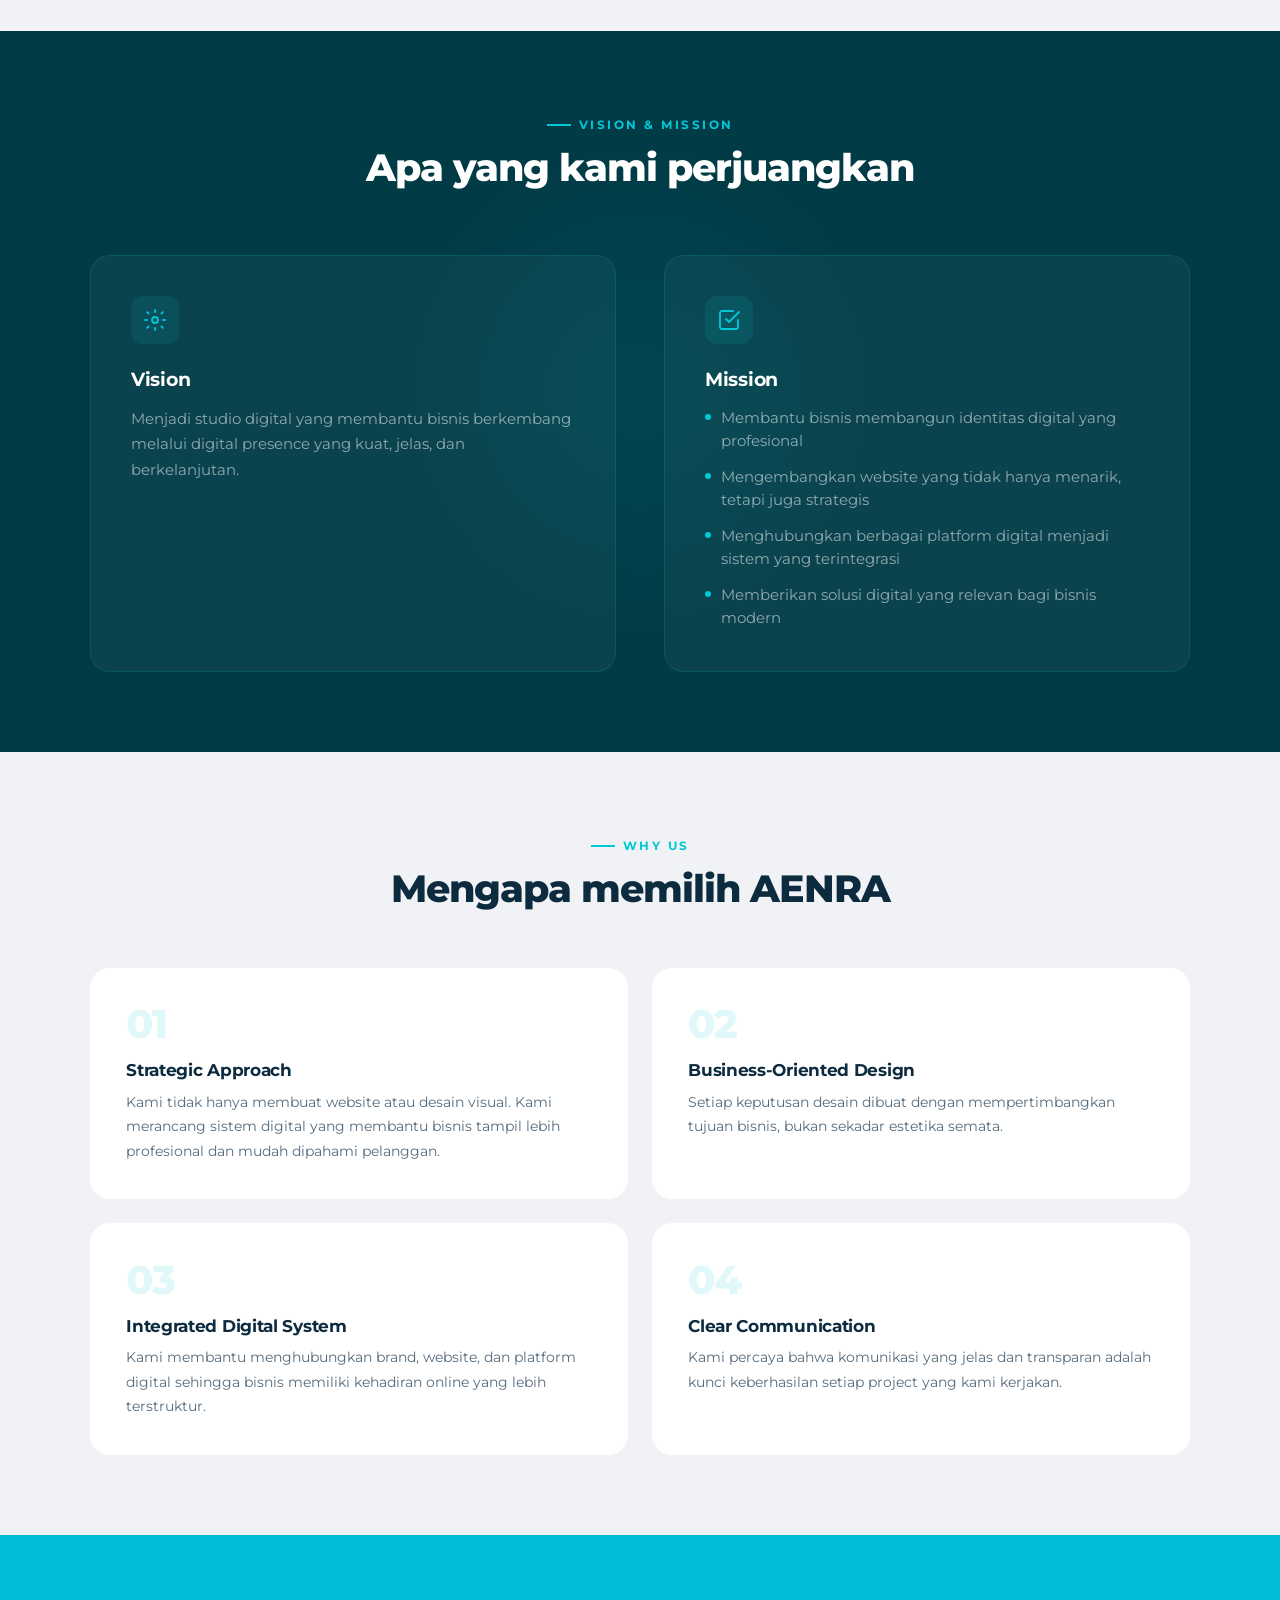
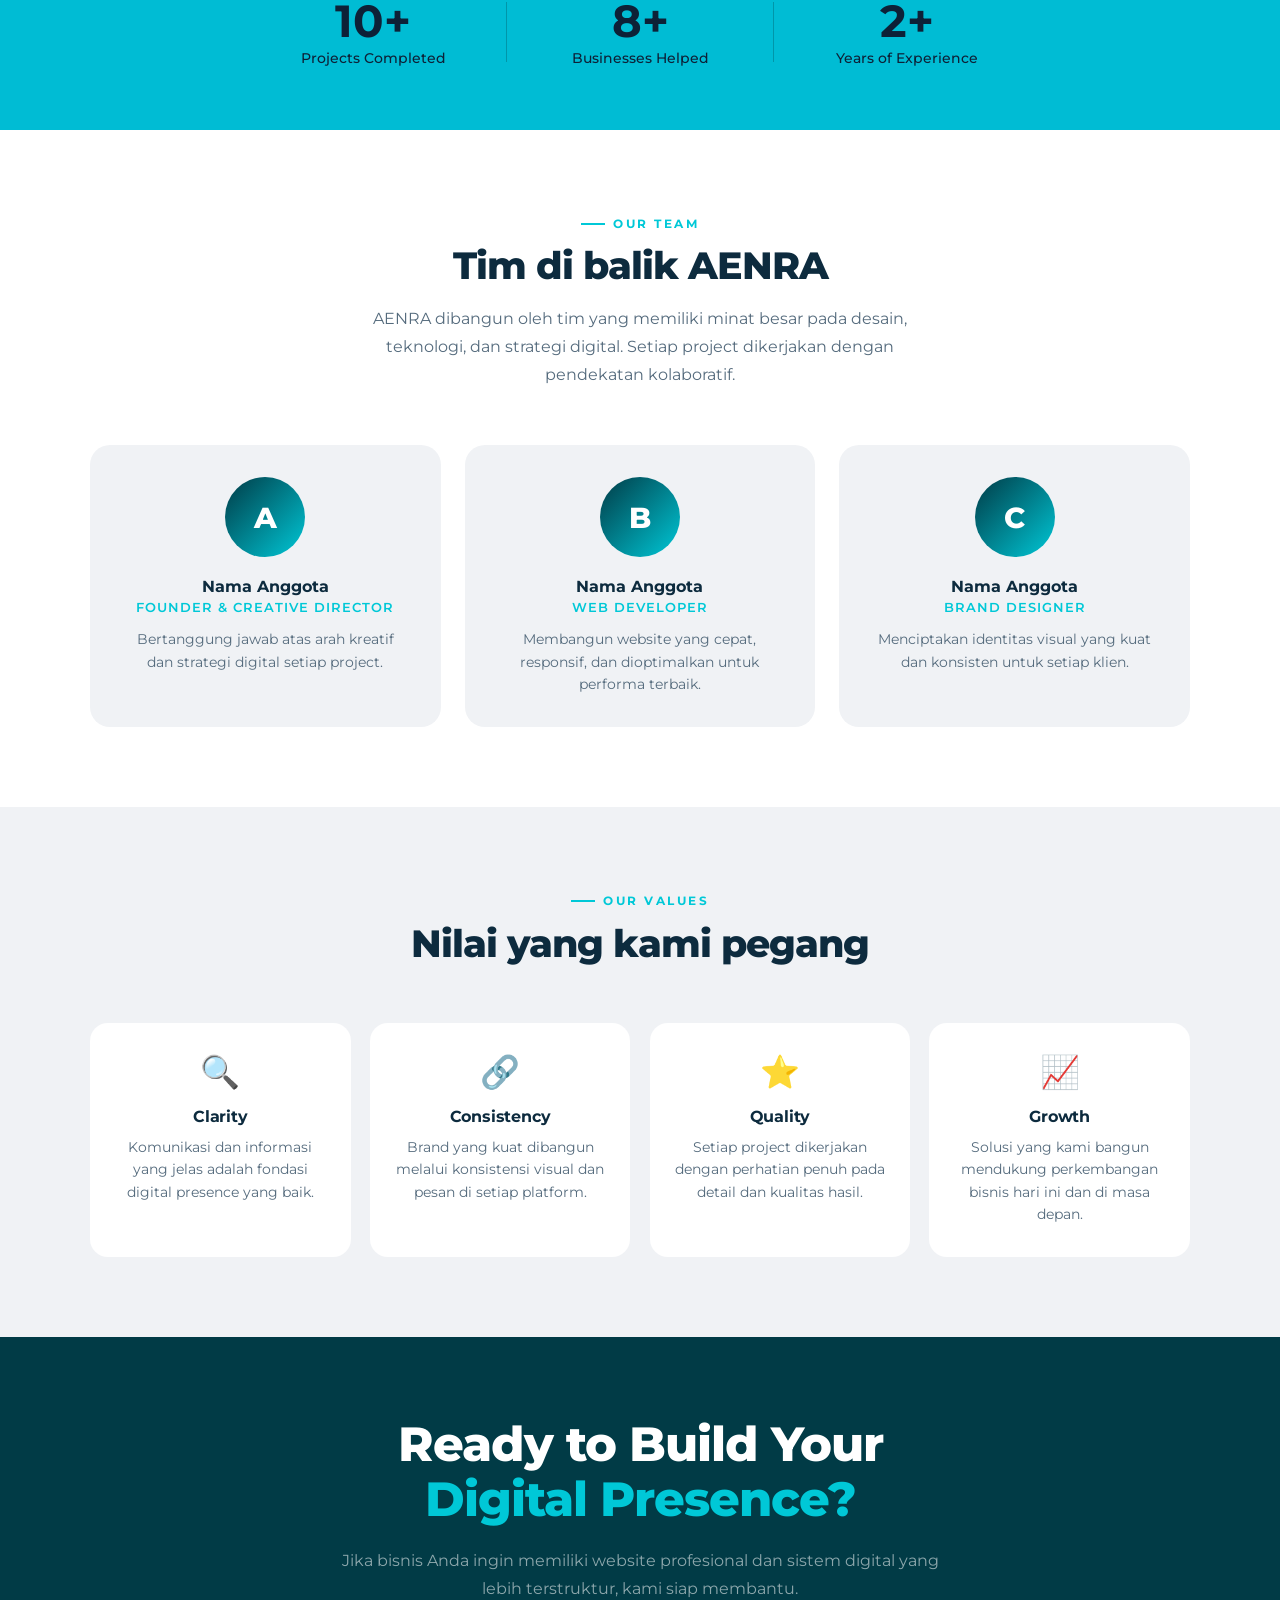
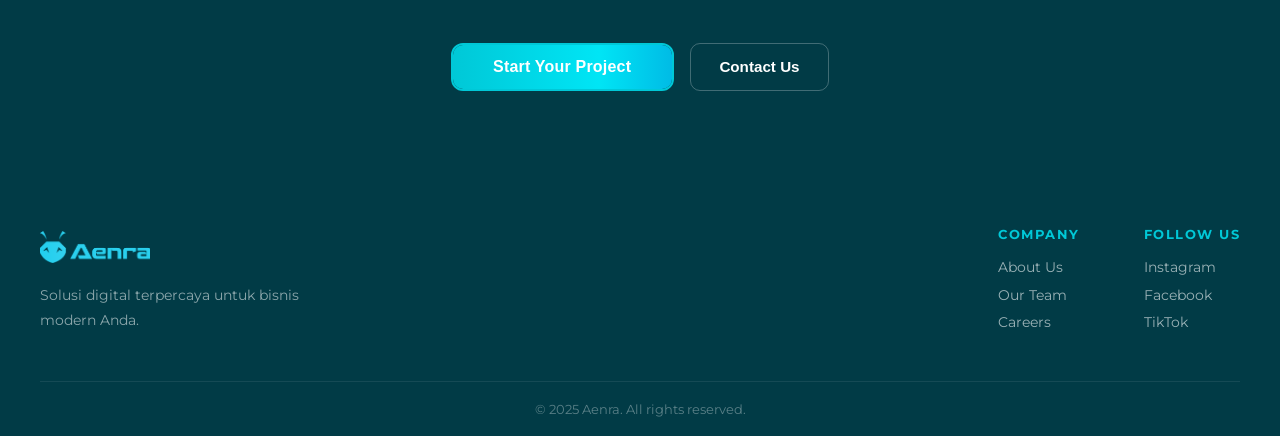
==== commit a86efc0c: "Update about.html" ====
--- a/about.html
+++ b/about.html
@@ -93,57 +93,81 @@
       flex-wrap: wrap;
     }
 
-    /* ── btn-primary: konsisten dengan index.html ── */
     .btn-primary {
-      position: relative;
-      z-index: 0;
-      overflow: hidden;
-      background: transparent;
-      border: 2px solid transparent;
-      color: var(--white);
-      padding: 0.9rem 2.4rem;
-      border-radius: 10px;
-      font-size: 1rem;
-      font-weight: 700;
-      cursor: pointer;
-      font-family: 'Plus Jakarta Sans', sans-serif;
-      letter-spacing: 0.2px;
-      text-decoration: none;
-      display: inline-block;
-      transition: color 0.4s ease, transform 0.3s ease, box-shadow 0.3s ease;
-    }
-    .btn-primary::after {
-      content: '';
-      position: absolute;
-      inset: 0;
-      background: linear-gradient(90deg, var(--cyan), #00e5f5, #0092d6, var(--cyan));
-      background-size: 200% 100%;
-      animation: gradientMove 1s linear infinite;
-      z-index: -2;
-      border-radius: inherit;
-    }
-    .btn-primary::before {
-      content: '';
-      position: absolute;
-      inset: 0;
-      background: #013b46;
-      border-radius: inherit;
-      transform: scaleX(0);
-      transform-origin: left;
-      transition: transform 1s cubic-bezier(0.76, 0, 0.24, 1);
-      z-index: -1;
-    }
-    .btn-primary:hover::before { transform: scaleX(1); }
-    .btn-primary:hover {
-      color: var(--cyan);
-      border-color: var(--cyan);
-      transform: translateY(-2px);
-      box-shadow: 0 12px 30px rgba(0,200,215,0.3);
-    }
-    @keyframes gradientMove {
-      0%   { background-position: 0% 0%; }
-      100% { background-position: -200% 0%; }
-    }
+  position: relative;
+  display: inline-block;
+  text-decoration: none;
+  border-radius: 12px;
+  border: 2px solid var(--cyan);
+  overflow: hidden;
+  isolation: isolate;
+  padding: 2px; /* ruang untuk border */
+}
+
+/* TEXT / CONTENT */
+.btn-primary span {
+  display: block;
+  position: relative;
+  z-index: 2;
+  color: var(--white);
+  font-family: 'Plus Jakarta Sans', sans-serif;
+  font-weight: 700;
+  font-size: 1rem;
+  letter-spacing: 0.2px;
+  padding: 0.7rem 2.4rem;
+  border-radius: 8px;
+  transition: color 0.4s ease, transform 0.3s ease;
+}
+
+/* GRADIENT BACKGROUND */
+.btn-primary::after {
+  content: '';
+  position: absolute;
+  inset: 0;
+  background: linear-gradient(90deg, var(--cyan), #00e5f5, #0092d6, var(--cyan));
+  background-size: 200% 100%;
+  animation: gradientMove 1s linear infinite;
+  z-index: 0;
+}
+
+/* LAYER GELAP (SUDAH MASUK KE DALAM BORDER) */
+.btn-primary::before {
+  content: '';
+  position: absolute;
+  inset: -1px; /* masuk ke dalam border */
+  background: #013b46;
+  border-radius: 4px;
+
+  transform: translateX(-100%);
+  transition: transform 0.6s cubic-bezier(0.76, 0, 0.24, 1);
+
+  z-index: 1;
+}
+
+/* HOVER */
+.btn-primary:hover::before {
+  transform: translateX(0);
+}
+
+.btn-primary:hover span {
+  color: var(--cyan);
+  transform: translateY(-2px);
+}
+
+/* ANIMASI GRADIENT */
+@keyframes gradientMove {
+  0% {
+    background-position: 0% 50%;
+  }
+  100% {
+    background-position: 200% 50%;
+  }
+}
+
+@keyframes gradientMove {
+  0%   { background-position: 0% 0%; }
+  100% { background-position: -200% 0%; }
+}
 
     .btn-ghost {
       display: inline-flex;
@@ -1088,7 +1112,7 @@
       <h2>Ready to Build Your<br/><span>Digital Presence?</span></h2>
       <p>Jika bisnis Anda ingin memiliki website profesional dan sistem digital yang lebih terstruktur, kami siap membantu.</p>
       <div class="cta-buttons">
-        <a href="index.html#contact" class="btn-primary">Start Your Project</a>
+        <a href="index.html#contact" class="btn-primary"><span>Start Your Project</span></a>
         <a href="index.html#contact" class="btn-ghost">Contact Us</a>
       </div>
     </div>
--- a/style.css
+++ b/style.css
@@ -182,25 +182,39 @@
   max-width: 460px;
 }
 
+:root {
+  --cyan: #00c8d7;
+  --white: #ffffff;
+}
+
+/* BUTTON UTAMA */
 .btn-primary {
+  position: relative;
+  display: inline-block;
   text-decoration: none;
+  border-radius: 12px;
+  border: 2px solid var(--cyan);
+  overflow: hidden;
+  isolation: isolate;
+  padding: 2px; /* ruang untuk border */
+}
+
+/* TEXT / CONTENT */
+.btn-primary span {
+  display: block;
   position: relative;
-  z-index: 0;
-  overflow: hidden;
-  background: transparent;
-  border: 2px solid transparent;
+  z-index: 2;
   color: var(--white);
+  font-family: 'Plus Jakarta Sans', sans-serif;
+  font-weight: 700;
+  font-size: 1rem;
+  letter-spacing: 0.2px;
   padding: 0.9rem 2.4rem;
-  border-radius: 10px;
-  font-size: 1rem;
-  font-weight: 700;
-  cursor: pointer;
-  font-family: 'Plus Jakarta Sans', sans-serif;
-  letter-spacing: 0.2px;
-  transition: color 0.4s ease, transform 0.3s ease, box-shadow 0.3s ease;
-}
-
-/* Layer gradient yang terus bergerak */
+  border-radius: 8px;
+  transition: color 0.4s ease, transform 0.3s ease;
+}
+
+/* GRADIENT BACKGROUND */
 .btn-primary::after {
   content: '';
   position: absolute;
@@ -208,33 +222,41 @@
   background: linear-gradient(90deg, var(--cyan), #00e5f5, #0092d6, var(--cyan));
   background-size: 200% 100%;
   animation: gradientMove 1s linear infinite;
-  z-index: -2;
-  border-radius: inherit;
-  transition: opacity 0.4s ease;
-}
-
-/* Layer sapuan gelap dari kiri */
+  z-index: 0;
+}
+
+/* LAYER GELAP (SUDAH MASUK KE DALAM BORDER) */
 .btn-primary::before {
   content: '';
   position: absolute;
-  inset: 0;
+  inset: 0px; /* masuk ke dalam border */
   background: #013b46;
-  border-radius: inherit;
-  transform: scaleX(0);
-  transform-origin: left;
-  transition: transform 1s cubic-bezier(0.76, 0, 0.24, 1);
-  z-index: -1;
-}
-
+  border-radius: 4px;
+
+  transform: translateX(-100%);
+  transition: transform 0.6s cubic-bezier(0.76, 0, 0.24, 1);
+
+  z-index: 1;
+}
+
+/* HOVER */
 .btn-primary:hover::before {
-  transform: scaleX(1);
-}
-
-.btn-primary:hover {
+  transform: translateX(0);
+}
+
+.btn-primary:hover span {
   color: var(--cyan);
-  border: 2px solid var(--cyan);
   transform: translateY(-2px);
-  box-shadow: 0 12px 30px rgba(0,200,215,0.3);
+}
+
+/* ANIMASI GRADIENT */
+@keyframes gradientMove {
+  0% {
+    background-position: 0% 50%;
+  }
+  100% {
+    background-position: 200% 50%;
+  }
 }
 
 @keyframes gradientMove {
@@ -679,7 +701,7 @@
   padding: 1.5rem;
 }
 
-/* ── LOGO — putih default, warna saat hover ── */
+/* ── LOGO   putih default, warna saat hover ── */
 .project-logo {
   max-width: 75%;
   max-height: 65%;
